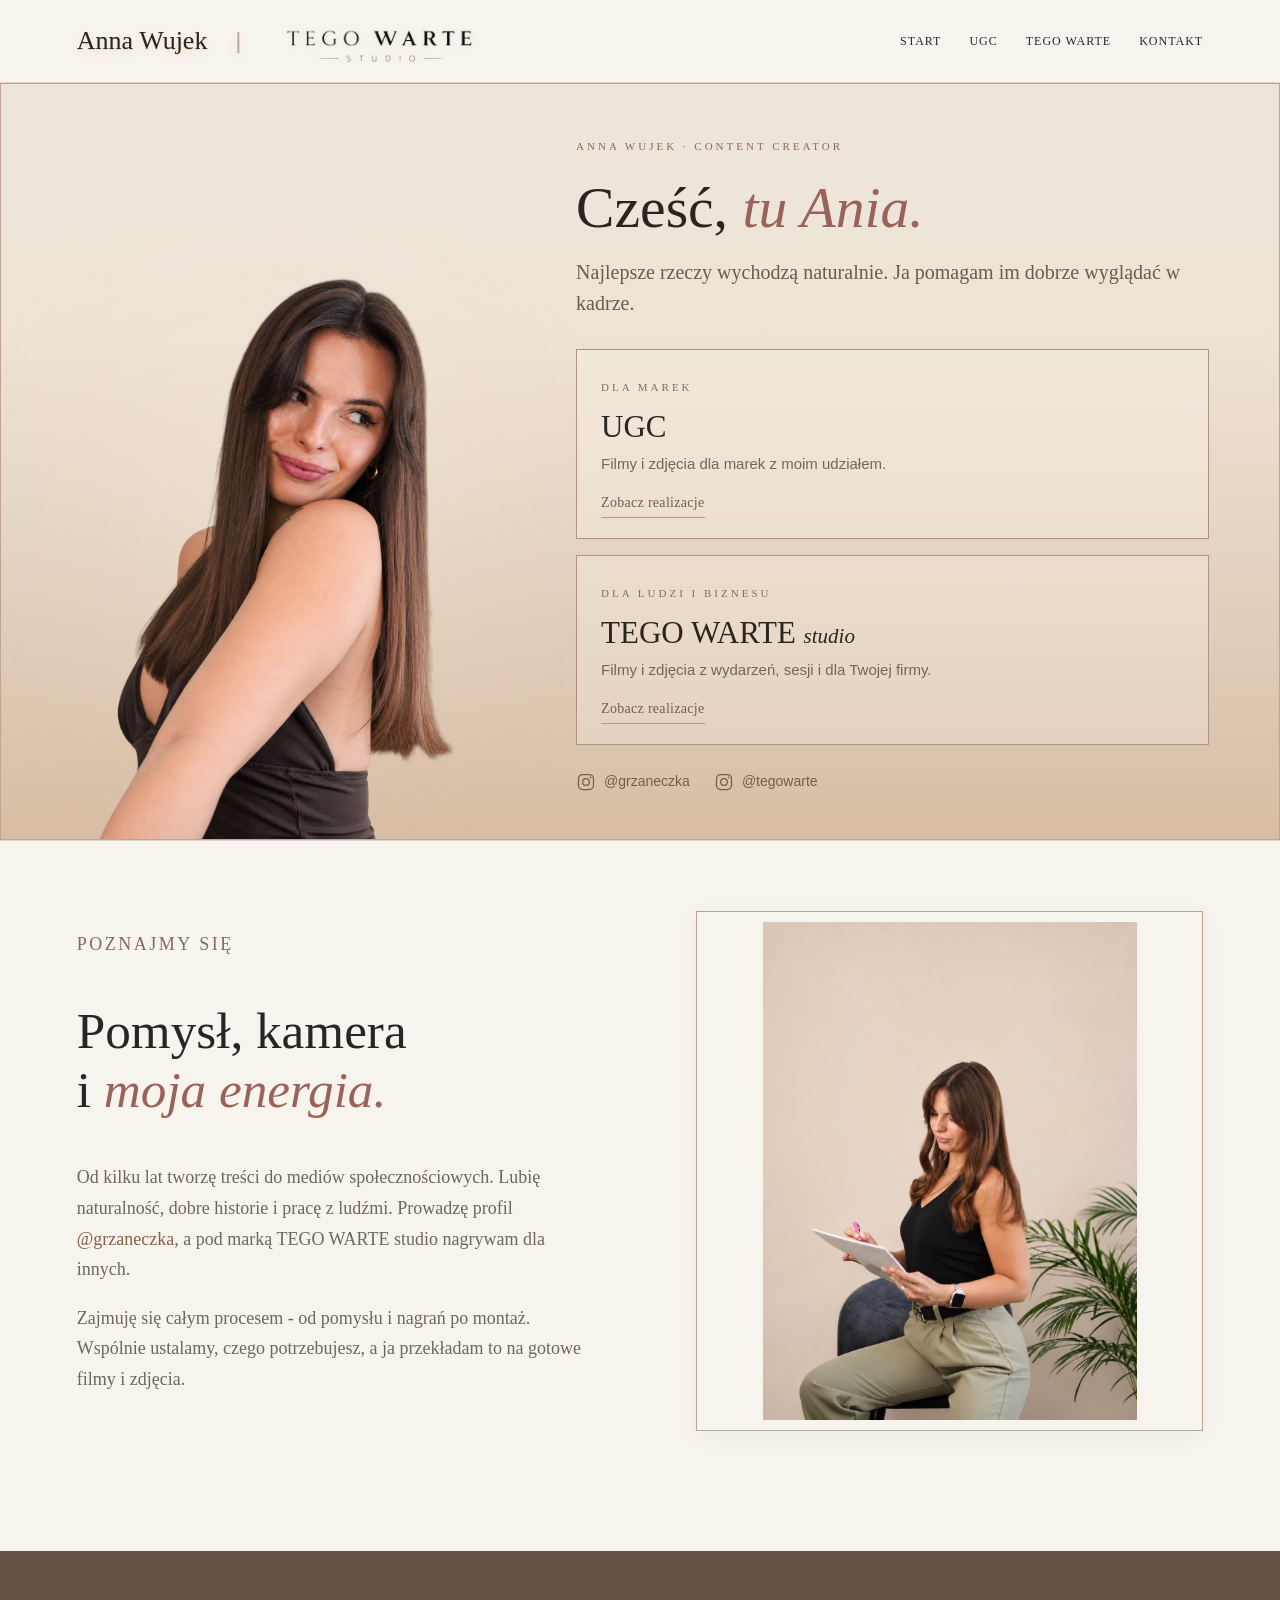
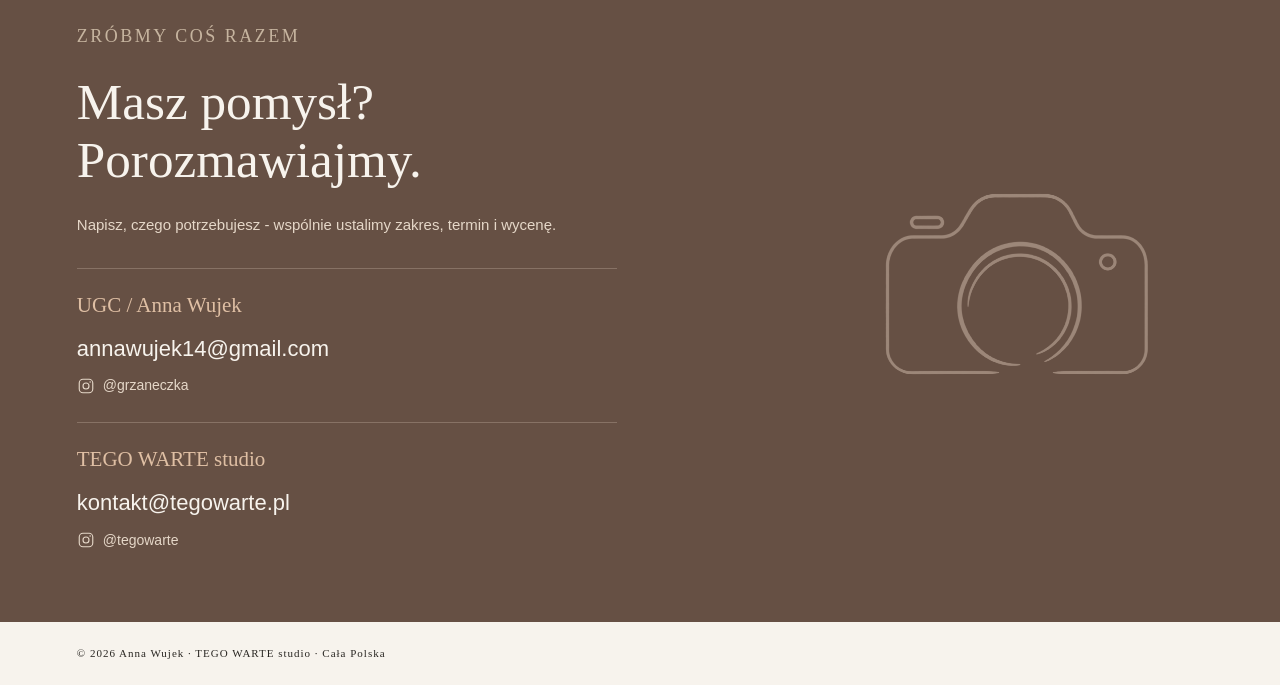
==== index.html @ 43565d25 "Improve mobile layout and finish publication" ====
<!doctype html><html lang="pl"><head><meta charset="utf-8"><meta name="viewport" content="width=device-width,initial-scale=1"><title>Anna Wujek - UGC & TEGO WARTE studio</title><meta name="description" content="Anna Wujek - UGC dla marek i TEGO WARTE studio. Filmy, zdjęcia i historie z wydarzeń. Cała Polska."><link rel="stylesheet" href="style.css?v=20261115-mobile-final"></head><body><nav><a href="index.html"><strong class="brand">Anna Wujek <span class="brand-divider">|</span> <span class="brand-wordmark"><img class="brand-logo" src="logo-tegowarte.png" alt="TEGO WARTE studio"></span></strong></a><div><a href="index.html">START</a><a href="ugc.html">UGC</a><a href="tegowarte.html">TEGO WARTE</a><a href="#kontakt">KONTAKT</a></div></nav><main><section class="welcome"><div class="welcome-photo"><img src="anna-cutout.png" alt="Ania - twórczyni UGC i TEGO WARTE studio"></div><div class="welcome-content"><span class="eyebrow">Anna Wujek · content creator</span><h1>Cześć, <em>tu Ania.</em></h1><p>Najlepsze rzeczy wychodzą naturalnie. Ja pomagam im dobrze wyglądać w kadrze.</p><div class="entry-links"><a class="entry-frame" href="ugc.html"><span class="eyebrow">Dla marek</span><h2>UGC </h2><p>Filmy i zdjęcia dla marek z moim udziałem.</p><span class="entry-cta">Zobacz realizacje</span></a><a class="entry-frame" href="tegowarte.html"><span class="eyebrow">Dla ludzi i biznesu</span><h2>TEGO WARTE <small>studio</small></h2><p>Filmy i zdjęcia z wydarzeń, sesji i dla Twojej firmy.</p><span class="entry-cta">Zobacz realizacje</span></a></div><div class="welcome-socials"><a href="https://www.instagram.com/grzaneczka/" target="_blank" rel="noopener noreferrer"><svg class="ig-icon" viewBox="0 0 24 24" fill="none" stroke="currentColor" stroke-width="1.5" aria-hidden="true"><rect x="3" y="3" width="18" height="18" rx="5"/><circle cx="12" cy="12" r="4"/><circle cx="17.5" cy="6.5" r="1" fill="currentColor" stroke="none"/></svg><span>@grzaneczka</span></a><a href="https://www.instagram.com/tegowarte/" target="_blank" rel="noopener noreferrer"><svg class="ig-icon" viewBox="0 0 24 24" fill="none" stroke="currentColor" stroke-width="1.5" aria-hidden="true"><rect x="3" y="3" width="18" height="18" rx="5"/><circle cx="12" cy="12" r="4"/><circle cx="17.5" cy="6.5" r="1" fill="currentColor" stroke="none"/></svg><span>@tegowarte</span></a></div></div></section><section class="section about"><img loading="lazy" src="anna-planowanie-szersze.jpg" alt="Ania zapisująca pomysły w notesie"><div><span class="eyebrow">Poznajmy się</span><h2>Pomysł, kamera<br>i <em>moja energia.</em></h2><p>Od kilku lat tworzę treści do mediów społecznościowych. Lubię naturalność, dobre historie i pracę z ludźmi. Prowadzę profil <a class="inline-profile" href="https://www.instagram.com/grzaneczka/" target="_blank" rel="noopener noreferrer">@grzaneczka</a>, a pod marką TEGO WARTE studio nagrywam dla innych.</p><p>Zajmuję się całym procesem - od pomysłu i nagrań po montaż. Wspólnie ustalamy, czego potrzebujesz, a ja przekładam to na gotowe filmy i zdjęcia.</p></div></section><section class="contact contact-camera" id="kontakt"><div class="contact-copy"><span class="eyebrow" style="color:#c6b49f">Zróbmy coś razem</span><h2>Masz pomysł?<br>Porozmawiajmy.</h2><p>Napisz, czego potrzebujesz - wspólnie ustalimy zakres, termin i wycenę.</p><div class="contact-blocks"><div class="contact-block"><h3>UGC / Anna Wujek</h3><a class="contact-email" href="mailto:annawujek14@gmail.com">annawujek14@gmail.com</a><a class="contact-instagram" href="https://www.instagram.com/grzaneczka/" target="_blank" rel="noopener noreferrer"><svg class="ig-icon" viewBox="0 0 24 24" fill="none" stroke="currentColor" stroke-width="1.5" aria-hidden="true"><rect x="3" y="3" width="18" height="18" rx="5"/><circle cx="12" cy="12" r="4"/><circle cx="17.5" cy="6.5" r="1" fill="currentColor" stroke="none"/></svg><span>@grzaneczka</span></a></div><div class="contact-block"><h3>TEGO WARTE studio</h3><a class="contact-email" href="mailto:kontakt@tegowarte.pl">kontakt@tegowarte.pl</a><a class="contact-instagram" href="https://www.instagram.com/tegowarte/" target="_blank" rel="noopener noreferrer"><svg class="ig-icon" viewBox="0 0 24 24" fill="none" stroke="currentColor" stroke-width="1.5" aria-hidden="true"><rect x="3" y="3" width="18" height="18" rx="5"/><circle cx="12" cy="12" r="4"/><circle cx="17.5" cy="6.5" r="1" fill="currentColor" stroke="none"/></svg><span>@tegowarte</span></a></div></div></div><div class="camera-accent camera-graphic" aria-hidden="true"><img src="aparat-grafika.png" alt=""></div></section></main><footer>© 2026 Anna Wujek · TEGO WARTE studio · Cała Polska</footer><script src="animations.js?v=20261115-motion" defer></script></body></html>
---- style.css ----
*{box-sizing:border-box}html{scroll-behavior:smooth}body{margin:0;background:#f7f3ed;color:#292622;font:16px/1.7 Arial,sans-serif}a{color:inherit;text-decoration:none}nav{display:flex;justify-content:space-between;align-items:center;padding:22px 6%;border-bottom:1px solid #ddd4cb}nav strong{font:26px Georgia}nav div{display:flex;gap:28px;font-size:12px;letter-spacing:1px}main{max-width:1400px;margin:auto}h1,h2,h3{font-weight:400}h1{font:clamp(56px,7vw,100px)/1.03 Georgia;margin:22px 0}h1 em,h2 em{color:#9a6359}h2{font:clamp(36px,4vw,58px)/1.15 Georgia}p{max-width:560px;color:#70665e}.eyebrow{font-size:11px;letter-spacing:3px;text-transform:uppercase;color:#876b58}.hero{display:grid;grid-template-columns:1fr 1fr;gap:7%;align-items:center;padding:70px 6% 100px}.portraits{position:relative;padding:0 0 40px 60px}.portraits .large{width:100%;height:600px;object-fit:cover;object-position:50% 58%}.portraits .small{position:absolute;bottom:0;left:0;width:42%;border:8px solid #f7f3ed;box-shadow:0 10px 30px #29262218}.actions{display:flex;gap:12px;flex-wrap:wrap;margin-top:30px}.button{display:inline-block;padding:13px 24px;background:#665044;color:white;font-size:12px;letter-spacing:1px}.button.light{background:transparent;border:1px solid #9a8a7c;color:#292622}.section{padding:70px 6%;border-top:1px solid #ddd4cb}.paths{display:grid;grid-template-columns:1fr 1fr;gap:35px}.path{border-top:1px solid #b7a99b;padding-top:25px}.path h3{font:38px Georgia;margin:16px 0}.path a{display:inline-block;border-bottom:1px solid;margin-top:15px}.about{display:grid;grid-template-columns:1fr 1fr;gap:10%;align-items:center}.about img{width:100%;max-height:550px;object-fit:cover;object-position:50% 30%}.intro{padding:70px 6% 40px}.intro h1{font-size:clamp(50px,6vw,80px)}.grid{display:grid;grid-template-columns:repeat(3,1fr);gap:36px 24px}.grid video{display:block;background:#e1d9ce;width:100%;aspect-ratio:9/16;object-fit:contain}.grid h3{font:24px Georgia;margin:12px 0 0}.grid span{font-size:11px;color:#8a7768;letter-spacing:2px}.contact{background:#665044;color:#f7f3ed;padding:70px 6%;margin-top:50px}.contact p{color:#e5d7c8}.contact a.mail{font:clamp(22px,4vw,48px) Georgia;border-bottom:1px solid #b79f8b;overflow-wrap:anywhere}footer{padding:22px 6%;font-size:11px;letter-spacing:1px}.notes{display:grid;grid-template-columns:repeat(3,1fr);gap:30px}.notes h3{font:25px Georgia}@media(max-width:700px){nav{align-items:start;gap:20px}nav div{gap:12px;flex-wrap:wrap;justify-content:end;font-size:10px}.hero{grid-template-columns:1fr;padding-top:40px;gap:45px}.portraits .large{height:470px}.portraits{padding-left:45px}.paths,.about,.notes{grid-template-columns:1fr}.grid{grid-template-columns:repeat(2,1fr);gap:25px 12px}.grid h3{font-size:20px}.section{padding:45px 6%}}
.opening{padding:55px 6% 65px}.opening-title{text-align:center}.opening-title h1{font-size:clamp(52px,6.5vw,90px);margin:20px 0 45px}.photo-story{display:grid;grid-template-columns:1fr .85fr 1fr;gap:4%;align-items:center}.photo-story figure{margin:0}.photo-story img{display:block;width:100%;height:410px;object-fit:cover;object-position:center 40%}.photo-story figure:last-child{padding-top:60px}.photo-story figure:last-child img{object-position:center 57%}.photo-story figcaption{font:italic 19px Georgia;padding-top:12px;color:#876b58}.story-copy{text-align:center}.story-copy p{font-size:17px}.text-link{font-size:12px;border-bottom:1px solid #9a6359;padding-bottom:6px}.offer .paths{display:block}.offer .path{display:grid;grid-template-columns:120px 1fr 1.2fr;gap:25px;align-items:center;padding:30px 0}.offer .path h3{margin:0}.offer .path a{grid-column:2/4;width:fit-content;margin:0}.offer .path p{margin:0}.offer .path:last-child{margin-top:10px}.offer{background:#eee6dd}@media(max-width:700px){.opening{padding:40px 6%}.opening-title h1{margin-bottom:30px}.photo-story{grid-template-columns:1fr 1fr;gap:18px}.photo-story img{height:300px}.photo-story figure:last-child{padding-top:25px}.story-copy{grid-column:1/3;grid-row:2;text-align:left;padding-top:15px}.photo-story figcaption{font-size:16px}.offer .path{grid-template-columns:1fr;gap:12px}.offer .path a{grid-column:auto}}

nav .brand{display:flex;align-items:center;gap:12px;flex-wrap:wrap}.brand-divider{color:#b7a99b;font:22px Arial}.brand-studio{font:14px Arial;letter-spacing:1px}@media(max-width:700px){nav .brand{gap:6px;font-size:22px}.brand-studio{font-size:10px}.brand-divider{font-size:17px}nav{flex-wrap:wrap}nav div{justify-content:start}}

.welcome{position:relative;isolation:isolate;display:grid;grid-template-columns:.9fr 1.1fr;min-height:620px;align-items:stretch;background:linear-gradient(to bottom,#eee5da 0%,#eee5da 35%,#eee4d8 55%,#ede2d5 72%,#ede1d3 88%,#eee3d7 100%)}
.welcome-photo{position:relative;isolation:isolate;display:flex;align-items:end;justify-content:center;padding:45px 30px 0;overflow:hidden}
.welcome-photo::before{content:"";position:absolute;z-index:-1;inset:15% -5% 0;background:radial-gradient(ellipse,rgba(255,249,240,.58),rgba(246,231,214,.2) 45%,transparent 72%);filter:blur(40px);pointer-events:none}
.welcome-photo img{position:relative;display:block;width:85%;max-height:565px;object-fit:contain;object-position:bottom;-webkit-mask-image:linear-gradient(to top,transparent 0%,rgba(0,0,0,.08) 5%,rgba(0,0,0,.3) 12%,rgba(0,0,0,.64) 22%,rgba(0,0,0,.9) 33%,#000 44%);mask-image:linear-gradient(to top,transparent 0%,rgba(0,0,0,.08) 5%,rgba(0,0,0,.3) 12%,rgba(0,0,0,.64) 22%,rgba(0,0,0,.9) 33%,#000 44%)}
.welcome-content{align-self:center;padding:45px 10% 45px 0}.welcome h1{font-size:clamp(44px,4.5vw,68px);margin:18px 0}.welcome h1 em{font-weight:400;color:#9a6359}.welcome-content>p{font-size:16px;margin-bottom:28px}.entry-links{display:grid;gap:16px}.entry-frame{display:block;border:1px solid #ad9380;padding:20px 24px;transition:background .2s,transform .2s}.entry-frame:hover,.entry-frame:focus-visible{background:#f7f3ed;transform:translateX(4px)}.entry-frame h2{font-size:31px;margin:8px 0}.entry-frame h2 span{float:right;font:24px Arial}.entry-frame small{font:italic 21px Georgia}.entry-frame p{font-size:13px;line-height:1.6;margin:0}.welcome-socials{display:flex;gap:24px;margin-top:25px;font-size:12px;color:#765d4b}
@media(max-width:700px){.welcome{grid-template-columns:.85fr 1.15fr;min-height:0}.welcome-photo{padding:20px 0 0}.welcome-photo img{width:100%;min-height:0;max-height:460px;object-fit:contain;object-position:bottom}.welcome-content{padding:30px 16px 30px 8px}.welcome h1{font-size:33px}.welcome-content>p{font-size:13px}.entry-frame{padding:13px 12px}.entry-frame h2{font-size:23px}.entry-frame small{font-size:16px}.entry-frame p{font-size:12px}.welcome .eyebrow{letter-spacing:1.3px;font-size:9px}.welcome-socials{gap:12px;flex-wrap:wrap;font-size:11px}}

.entry-cta{display:inline-block;margin-top:15px;padding-bottom:2px;border-bottom:1px solid #b39a86;font-size:11px;letter-spacing:1px;color:#765d4b}.welcome-socials a,.contact a[href*="instagram.com"]{display:inline-flex;gap:8px;align-items:center}.ig-icon{width:18px;height:18px;flex-shrink:0}.entry-frame:hover,.entry-frame:focus-visible{transform:none;background:rgba(255,250,244,.45)}
/* Background haze stays behind the fully visible portrait. */
.welcome-photo img{-webkit-mask-image:none;mask-image:none;z-index:1}
.welcome-photo::before{z-index:0}
/* Full-width light-brown background, softly blended into warm beige. */
.welcome{background:linear-gradient(180deg,#eee5da 0%,#eee5da 16%,#ede2d5 34%,#e8d9c9 52%,#e1cdb9 72%,#d7bda4 100%)}
.welcome-photo::before{background:radial-gradient(ellipse,rgba(255,249,240,.24),rgba(246,231,214,.08) 45%,transparent 72%)}
/* Slightly lighter offer cards with the existing hover highlight. */
.entry-frame{background:rgba(255,250,244,.26)}
.entry-frame:hover,.entry-frame:focus-visible{background:rgba(255,250,244,.55)}
.brand-studio{color:#9a6359}

.brand-studio{font:400 21px/1.2 Georgia,serif;letter-spacing:.2px;color:#9a6359}.brand-studio em{font-weight:400}@media(max-width:700px){.brand-studio{font-size:16px}}
.brand-studio{font-style:italic}
/* Restrained warm-gold shadow under the complete brand heading. */
nav .brand{text-shadow:0 1px 1px rgba(176,137,67,.22),0 3px 9px rgba(192,153,79,.18)}
nav .brand .brand-studio{font-weight:400;font-style:italic}
nav .brand .brand-studio{font-family:Baskerville,'Times New Roman',serif;font-weight:400;font-style:italic;text-shadow:0 2px 7px rgba(192,153,79,.14)}
nav .brand .brand-studio{font-size:23px}@media(max-width:700px){nav .brand .brand-studio{font-size:17px}}
/* Editorial serif for the personal opening line. */
.welcome-content>p{font-family:Baskerville,'Times New Roman',serif;font-size:23px;font-weight:400;font-style:normal;line-height:1.5;letter-spacing:.1px;color:#705a4d;max-width:490px;margin-top:20px;margin-bottom:30px}@media(max-width:700px){.welcome-content>p{font-size:18px;line-height:1.45}}
.welcome-content>p{font-family:Didot,'Bodoni 72',serif;font-size:22px;line-height:1.6;letter-spacing:.2px}@media(max-width:700px){.welcome-content>p{font-size:18px}}
.welcome-content>p{font-family:Palatino,'Palatino Linotype','Book Antiqua',serif;font-size:20px;font-weight:400;font-style:normal;line-height:1.6;letter-spacing:0}@media(max-width:700px){.welcome-content>p{font-size:17px}}
.welcome-content>p{font-family:'Times New Roman',Times,serif;font-size:22px;font-weight:400;font-style:normal;line-height:1.55;letter-spacing:.1px}@media(max-width:700px){.welcome-content>p{font-size:18px}}

.welcome-content>p:has(+p){margin-bottom:6px}.welcome-content>p+p{margin-top:0}
@media(min-width:701px){.welcome-content>p{max-width:none;white-space:nowrap;font-size:clamp(13px,1.18vw,16.5px);letter-spacing:0}}
@media(min-width:701px){.welcome-content>p{font-size:20px}}
/* Consistent classic text across the site; display headings retain their fonts. */
body{font-family:'Times New Roman',Times,serif;font-size:18px}
.entry-frame p{font-family:inherit;font-size:17px;line-height:1.5}
.entry-cta{font-family:inherit;font-size:14px;letter-spacing:.3px}
.grid span{font-family:inherit;font-size:12px}
.contact p,.notes p,.about p{font-family:inherit}
@media(max-width:700px){body{font-size:17px}.entry-frame p{font-size:14px}.entry-cta{font-size:12px}}

.entry-frame p{font-family:"Avenir Next",Avenir,Arial,sans-serif;font-size:15px;font-weight:400;line-height:1.6;letter-spacing:0}@media(max-width:700px){.entry-frame p{font-size:13px}}
.welcome-socials,.contact a[href*="instagram.com"]{font-family:'Avenir Next',Avenir,Arial,sans-serif;font-weight:400;font-style:normal;letter-spacing:0}
.welcome-socials{font-size:14px}.welcome-socials .ig-icon{width:20px;height:20px}@media(max-width:700px){.welcome-socials{font-size:13px}}
/* About section: copy left, portrait right. */
.about>div{grid-column:1;grid-row:1}.about>img{grid-column:2;grid-row:1}
@media(max-width:700px){.about>div{grid-column:1;grid-row:1}.about>img{grid-column:1;grid-row:2}}

.about>img{height:520px;max-height:none;object-fit:cover;object-position:65% 58%;width:100%}@media(max-width:700px){.about>img{height:430px}}
/* Quiet editorial frame for the about portrait. */
.about>img{padding:10px;background:#f7f3ed;border:1px solid #bda58f;box-shadow:0 5px 20px rgba(102,80,68,.06)}

.about>img{object-position:50% 50%}

.about>img{object-position:70% 50%}

.about>img{object-fit:contain;object-position:center}

nav .brand-logo{display:block;width:145px;height:85px;object-fit:contain;filter:drop-shadow(0 1px 3px rgba(176,137,67,.1))}
.welcome{margin:28px 3%;border:1px solid #bda58f;padding:12px;background-clip:content-box}
@media(max-width:700px){nav .brand-logo{width:105px;height:62px}.welcome{margin:18px 3%;padding:7px}}
/* Compact logo and a frame flush with the opening background. */
nav .brand-logo{width:105px;height:60px}
.welcome{padding:0;background-clip:border-box}
@media(max-width:700px){nav .brand-logo{width:88px;height:50px}.welcome{padding:0}}

/* Full-bleed opening with its fine border retained. */
.welcome{width:100vw;max-width:none;margin:0 0 0 calc(50% - 50vw);padding:0;border:1px solid #bda58f;background-clip:border-box}
/* Display only the original logo lettering, keeping the camera outside the crop. */
.brand-wordmark{position:relative;display:block;width:190px;height:38px;overflow:hidden}
nav .brand-wordmark .brand-logo{position:absolute;width:190px;height:auto;max-width:none;left:0;top:-77px}
@media(max-width:700px){.welcome{margin:0 0 0 calc(50% - 50vw);padding:0}.brand-wordmark{width:145px;height:30px}nav .brand-wordmark .brand-logo{width:145px;height:auto;top:-59px}}
/* Give the name, divider and wordmark room without increasing header height. */
nav .brand{gap:24px;flex-wrap:nowrap;white-space:nowrap}
.brand-divider{margin:0 4px}
nav{column-gap:40px}
@media(max-width:700px){nav .brand{gap:14px}.brand-divider{margin:0 2px}nav{row-gap:18px}}
.brand-wordmark{width:205px;transform:translateY(3px)}
nav .brand-wordmark .brand-logo{width:205px;top:-83px}
@media(max-width:700px){.brand-wordmark{width:155px;transform:translateY(2px)}nav .brand-wordmark .brand-logo{width:155px;top:-63px}}
.brand-wordmark{width:220px}
nav .brand-wordmark .brand-logo{width:220px;top:-89px}
@media(max-width:700px){.brand-wordmark{width:165px}nav .brand-wordmark .brand-logo{width:165px;top:-67px}}
/* Visible side rules inset slightly from viewport edges. */
.welcome::after{content:"";position:absolute;inset:0 12px;border-left:1px solid #bda58f;border-right:1px solid #bda58f;pointer-events:none;z-index:3}
@media(max-width:700px){.welcome::after{left:6px;right:6px}}
nav>div>a{transition:color .2s ease,background-color .2s ease; padding:7px 10px; margin:-7px -10px;border-radius:2px}
nav>div>a:hover,nav>div>a:focus-visible{color:#8b5e47;background-color:rgba(166,126,94,.12)}
/* Keep a single flush frame with no inset side rules. */
.welcome::after{display:none}
.welcome{border:1px solid #bda58f;padding:0;background-clip:border-box}
.about .eyebrow,.contact>.eyebrow{font-size:18px;letter-spacing:2.5px}
@media(max-width:700px){.about .eyebrow,.contact>.eyebrow{font-size:16px}}

.inline-profile{color:#8b5e47;text-decoration:underline;text-underline-offset:3px;transition:color .2s}.inline-profile:hover,.inline-profile:focus-visible{color:#563e30}
.inline-profile{text-decoration:none}

.contact-portrait{display:grid;grid-template-columns:1.2fr 1fr;gap:4%;padding:50px 6% 0;align-items:end;overflow:hidden}
.contact-copy{align-self:center;padding-bottom:50px;min-width:0}.contact-copy>.eyebrow{font-size:18px;letter-spacing:2.5px}.contact-portrait a.mail{font-size:clamp(22px,3vw,38px)}
.contact-photo{display:flex;align-items:end;justify-content:center}.contact-photo img{display:block;max-width:100%;height:510px;object-fit:contain;object-position:bottom}
@media(max-width:700px){.contact-portrait{grid-template-columns:1fr}.contact-copy{padding-bottom:15px}.contact-photo img{height:350px}.contact-copy>.eyebrow{font-size:16px}}
/* Contact portrait left; gently blend the photographed arm edges into the background. */
.contact-portrait{grid-template-columns:1fr 1.2fr}
.contact-portrait .contact-photo{grid-column:1;grid-row:1}
.contact-portrait .contact-copy{grid-column:2;grid-row:1}
.contact-photo img{-webkit-mask-image:linear-gradient(to right,transparent 0%,rgba(0,0,0,.3) 3%,#000 10%,#000 90%,rgba(0,0,0,.3) 97%,transparent 100%);mask-image:linear-gradient(to right,transparent 0%,rgba(0,0,0,.3) 3%,#000 10%,#000 90%,rgba(0,0,0,.3) 97%,transparent 100%)}
@media(max-width:700px){.contact-portrait{grid-template-columns:1fr}.contact-portrait .contact-photo{grid-column:1;grid-row:2}.contact-portrait .contact-copy{grid-column:1;grid-row:1}}

.contact-portrait{padding-bottom:50px;align-items:center}
.contact-photo img{-webkit-mask-image:none;mask-image:none;width:100%;height:480px;object-fit:contain;object-position:center;padding:10px;background:#f7f3ed;border:1px solid #bda58f}
.contact-portrait .contact-copy{padding-bottom:0}
@media(max-width:700px){.contact-photo img{height:390px}}

.contact-camera{display:grid;grid-template-columns:1.45fr .75fr;gap:5%;align-items:center;padding:70px 6%;position:relative}
.contact-camera .contact-copy{padding:0}.camera-accent{display:flex;align-items:center;justify-content:center}.camera-accent img{display:block;width:100%;max-width:300px;height:auto;filter:drop-shadow(0 10px 16px rgba(0,0,0,.12))}
@media(max-width:700px){.contact-camera{grid-template-columns:1fr}.camera-accent img{max-width:190px}.camera-accent{justify-content:flex-end;margin-top:10px}}

.camera-accent img{max-width:380px}@media(max-width:700px){.camera-accent img{max-width:250px}}

.camera-accent img{filter:drop-shadow(0 10px 14px rgba(0,0,0,.23))}

/* Reuse the exact camera linework from the brand logo. */
.camera-symbol{position:relative;display:block;width:250px;height:215px;overflow:hidden;justify-self:center;align-self:center}
.camera-symbol img{position:absolute;max-width:none;width:550px;height:auto;left:-150px;top:-24px;filter:none}
@media(max-width:700px){.camera-symbol{width:180px;height:160px;margin-top:20px}.camera-symbol img{width:400px;max-width:none;left:-110px;top:-17px}}

.camera-graphic{display:flex;position:static;overflow:visible;width:auto;height:auto}
.camera-graphic img{position:static;display:block;max-width:320px;width:100%;height:auto;filter:none}
@media(max-width:700px){.camera-graphic img{max-width:220px}}
/* Single warm beige tone for the decorative camera. */
.camera-graphic{position:relative}
.camera-graphic img{visibility:hidden}
.camera-graphic::before{content:"";position:absolute;inset:0;background:#d3bda5;-webkit-mask:url('aparat-grafika.png') center/contain no-repeat;mask:url('aparat-grafika.png') center/contain no-repeat;pointer-events:none}
/* Keep the image visible and tint its linework directly. */
.camera-graphic::before{display:none}
.camera-graphic img{visibility:visible;filter:brightness(0) saturate(100%) invert(82%) sepia(17%) saturate(400%) hue-rotate(345deg)}
/* Larger, quieter camera ornament. */
.camera-graphic img{max-width:410px;opacity:.42;filter:brightness(0) saturate(100%) invert(82%) sepia(17%) saturate(240%) hue-rotate(345deg)}
@media(max-width:700px){.camera-graphic img{max-width:280px}}

.contact-copy h2{font-size:clamp(36px,4vw,56px);line-height:1.13;margin:22px 0 24px}
.contact-copy>p{font-family:'Avenir Next',Avenir,Arial,sans-serif;font-size:15px;line-height:1.65;max-width:520px;margin:0 0 30px}
.contact-blocks{display:grid;gap:24px;max-width:540px}
.contact-block{display:grid;justify-items:start;gap:10px;padding-top:19px;border-top:1px solid rgba(229,215,200,.25)}
.contact-block h3{font-family:Georgia,serif;font-size:21px;font-weight:400;margin:0;color:#f7f3ed}
.contact .contact-email{font-family:'Avenir Next',Avenir,Arial,sans-serif;font-size:22px;line-height:1.4;color:#f7f3ed;text-decoration:none;border:0;overflow-wrap:anywhere}
.contact .contact-instagram{font-family:'Avenir Next',Avenir,Arial,sans-serif;font-size:14px;color:#e5d7c8;display:inline-flex;align-items:center;gap:8px}
.contact-email:hover,.contact-instagram:hover{opacity:.75}
@media(max-width:700px){.contact .contact-email{font-size:19px}.contact-block h3{font-size:20px}}
/* Warm beige contact cards with dark-brown typography. */
.contact-block{padding:22px 25px;background:#eaded1;border:1px solid #d4bda7;gap:11px}
.contact-block h3{color:#50392d}
.contact .contact-email{color:#624a3c}
.contact .contact-instagram{color:#80634f}
@media(max-width:700px){.contact-block{padding:20px}}
/* Restore the open contact layout, with a warmer accent on headings. */
.contact-block{background:transparent;padding:19px 0 0;border:0;border-top:1px solid rgba(229,215,200,.25);gap:10px}
.contact-block h3{color:#dfbfa4}
.contact .contact-email{color:#f7f3ed}
.contact .contact-instagram{color:#e5d7c8}
@media(max-width:700px){.contact-block{padding:19px 0 0}}

/* UGC portfolio: restrained display sizes and consistent practical copy. */
.ugc-page .intro{padding:44px 6% 36px}
.ugc-page .intro h1{font-family:Georgia,serif;font-size:clamp(36px,4vw,50px);font-weight:400;line-height:1.15;margin:18px 0 22px}
.ugc-page .intro p,.ugc-page .notes p,.ugc-page .contact>p{font-family:'Avenir Next',Avenir,Arial,sans-serif;font-size:16px;font-weight:400;line-height:1.7}
.ugc-page .intro p{max-width:650px;margin:0}
.ugc-page .section{padding-top:44px;padding-bottom:44px}
.ugc-page .section>h2{font-size:clamp(30px,3vw,40px);line-height:1.2;margin:18px 0 32px}
.ugc-page .eyebrow{font-family:'Avenir Next',Avenir,Arial,sans-serif;font-size:12px;letter-spacing:2px}
.ugc-page .grid h3{font-size:23px;font-weight:400}
.ugc-page .grid span{font-family:'Avenir Next',Avenir,Arial,sans-serif;font-size:11px;letter-spacing:1.3px}
.ugc-page .notes h3{font-size:24px;margin:0 0 12px}
@media(max-width:700px){.ugc-page .intro{padding-top:32px}.ugc-page .intro p,.ugc-page .notes p{font-size:15px}.ugc-page .section{padding-top:32px;padding-bottom:32px}}
.ugc-page .intro{text-align:center}
.ugc-page .intro h1{color:#89634e}
.ugc-page .intro p{margin-left:auto;margin-right:auto}
/* Compact brown UGC introduction, bringing the portfolio above the fold. */
.ugc-page .intro{background:#665044;color:#f7f3ed;padding:22px 6% 24px}
.ugc-page .intro .eyebrow{color:#dfbfa4;font-size:10px;letter-spacing:2px}
.ugc-page .intro h1{color:#f7f3ed;font-size:clamp(30px,3.2vw,42px);margin:9px 0 12px;line-height:1.12}
.ugc-page .intro p{color:#e5d7c8;font-size:14px;line-height:1.5;max-width:760px}
.ugc-page .intro+.section{padding-top:22px;border-top:0}
.ugc-page .intro+.section>.eyebrow{display:none}
.ugc-page .intro+.section>h2{font-size:clamp(26px,2.7vw,34px);margin:0 0 20px}
@media(max-width:700px){.ugc-page .intro{padding:18px 6%}.ugc-page .intro p{font-size:13px}.ugc-page .intro+.section{padding-top:20px}}
.ugc-page .intro{border:1px solid #bda58f;background-clip:border-box}
/* Beige introduction with a distinct brown portfolio section. */
.ugc-page .intro{background:#eee5da;color:#50392d;border:1px solid #bda58f}
.ugc-page .intro .eyebrow{color:#876b58}
.ugc-page .intro h1{color:#89634e}
.ugc-page .intro p{color:#70665e}
.ugc-page .intro+.section{background:#665044;color:#f7f3ed;border:1px solid #bda58f;border-top:0}
.ugc-page .intro+.section>h2{color:#f7f3ed}
.ugc-page .intro+.section>h2 em{color:#dfbfa4}
.ugc-page .intro+.section .grid h3{color:#3f2b22}
.ugc-page .intro+.section .grid article>span{color:#624a3c}
.ugc-page .intro+.section{background:linear-gradient(180deg,#92745f 0%,#80634f 150px,#705644 330px,#665044 540px,#665044 100%)}
/* One continuous transition from the beige introduction into the brown gallery. */
.ugc-page .intro{background:linear-gradient(180deg,#eee5da 0%,#eee5da 36%,#e3d4c3 60%,#c2a78e 82%,#92745f 100%);border-bottom:0;padding-bottom:48px}
.ugc-page .intro+.section{border-top:0}

.ugc-showcase{border:1px solid #bda58f;background:linear-gradient(180deg,#eee5da 0px,#eee5da 120px,#deccb9 220px,#b99a80 330px,#896a54 470px,#665044 660px,#665044 100%)}
.ugc-page .ugc-showcase>.intro{background:transparent;border:0;padding-bottom:24px}
.ugc-page .ugc-showcase>.intro+.section{background:transparent;border:0}
.ugc-page .ugc-showcase>.intro+.section>h2{color:#624a3c}
.ugc-page .ugc-showcase>.intro+.section>h2 em{color:#89634e}

.ugc-page .intro h1{color:#50392d;font-size:clamp(36px,4vw,50px);letter-spacing:.2px}
.ugc-title-main{font-weight:400;letter-spacing:2px}
.ugc-page .intro h1 em{color:#9a6359;font-weight:400}
.ugc-page .intro h1,.ugc-page .intro h1 em{color:#50392d}
.ugc-page .intro h1{color:#50392d}.ugc-page .intro h1 em{color:#9a6359}

/* Compact framed film covers and an accessible enlarged player. */
.grid{grid-template-columns:repeat(4,minmax(0,1fr));gap:30px 22px;align-items:start}
.grid article{min-width:0}.film-preview{display:block;position:relative;appearance:none;width:100%;max-width:245px;margin:0 auto;padding:6px;border:1px solid #bda58f;background:rgba(247,243,237,.1);cursor:pointer;overflow:hidden;transition:background .2s,border-color .2s}
.film-preview img{display:block;width:100%;height:auto;aspect-ratio:9/16;object-fit:cover;transition:filter .2s}
.film-preview:hover,.film-preview:focus-visible{background:rgba(247,243,237,.3);border-color:#ead7c1}
.film-preview:hover img{filter:brightness(.86)}
.film-preview:focus-visible{outline:2px solid #dfbfa4;outline-offset:4px}
.grid .film-play{position:absolute;inset:50% auto auto 50%;transform:translate(-50%,-50%);display:grid;place-items:center;width:48px;height:48px;border-radius:50%;background:rgba(247,243,237,.92);color:#665044;box-shadow:0 2px 12px #0002}
.film-play svg{width:25px;height:25px}
.grid .film-open{position:absolute;bottom:18px;left:50%;transform:translateX(-50%);white-space:nowrap;padding:4px 9px;background:rgba(65,44,32,.7);font:11px 'Avenir Next',Arial,sans-serif;color:#fff;letter-spacing:.5px}
.grid article>h3,.grid article>span{display:block;max-width:245px;margin-left:auto;margin-right:auto}
.grid article>h3{font-size:21px;margin-top:12px;margin-bottom:4px}
.film-dialog{max-width:calc(100vw - 32px);width:min(780px,calc(100vw - 32px));max-height:94dvh;padding:16px;border:1px solid #bda58f;background:#29221d;color:#f7f3ed;overflow:auto}
.film-dialog::backdrop{background:rgba(28,21,17,.86);backdrop-filter:blur(5px)}
.film-toolbar{display:flex;justify-content:space-between;align-items:center;gap:15px;margin-bottom:12px}.film-toolbar h2{font:22px Georgia,serif;margin:0}.film-toolbar>div{display:flex;gap:9px}.film-toolbar button{font:13px 'Avenir Next',Arial,sans-serif;background:transparent;color:#f7f3ed;border:1px solid #90745e;padding:8px 11px;cursor:pointer}.film-toolbar button:hover{background:#665044}
.film-dialog .film-player{display:block;width:100%;height:calc(88dvh - 75px);max-height:800px;object-fit:contain;background:#171310}
.film-is-open{overflow:hidden}.film-error{font:14px Arial,sans-serif;color:#e5d7c8}.film-error a{text-decoration:underline}
@media(max-width:900px){.grid{grid-template-columns:repeat(3,minmax(0,1fr))}}
@media(max-width:600px){.grid{grid-template-columns:repeat(2,minmax(0,1fr));gap:24px 12px}.film-preview{padding:4px}.grid .film-play{width:40px;height:40px}.film-toolbar{align-items:start}.film-toolbar h2{font-size:18px}.film-toolbar button{font-size:11px;padding:7px}.film-dialog{padding:10px}.grid article>h3{font-size:19px}}

.film-preview .film-cover{display:block;width:100%;height:auto;aspect-ratio:9/16;object-fit:cover;pointer-events:none}

.film-dialog::backdrop{background:#231b16;backdrop-filter:none;-webkit-backdrop-filter:none}.film-dialog{background:#29221d}
/* Beige UGC page; frame the introduction only. */
.ugc-page,.ugc-page .ugc-showcase{background:#f7f3ed}
.ugc-page .ugc-showcase{border:0}
.ugc-page .ugc-showcase>.intro{background:#eee5da;border:1px solid #bda58f}
.ugc-page .ugc-showcase>.intro+.section{background:#f7f3ed;border:0;color:#292622}
.ugc-page .ugc-showcase>.intro+.section>h2{color:#292622}
.ugc-page .ugc-showcase>.intro+.section>h2 em{color:#9a6359}
.ugc-page .ugc-showcase .grid h3{color:#50392d}
.ugc-page .ugc-showcase .grid article>span{color:#876b58}
.ugc-page .film-preview{background:#eee5da;border-color:#bda58f}
.ugc-page .film-preview:hover,.ugc-page .film-preview:focus-visible{background:#e3d4c3;border-color:#96765e}

/* Size the modal to the actual clip rather than a wide black video canvas. */
.film-dialog{padding:8px;max-height:96dvh;overflow:auto}
.film-dialog .film-player{display:block;max-width:100%;max-height:none;background:transparent;object-fit:contain;margin:0 auto}
.film-toolbar{flex-wrap:wrap;gap:8px;margin-bottom:8px}
.film-toolbar h2{font-size:18px;line-height:1.25}
.film-toolbar>div{gap:6px;margin-left:auto}
.film-toolbar button{font-size:11px;padding:6px 8px}
.film-player:fullscreen{width:100%!important;height:100%!important;object-fit:contain;background:#171310}

/* Shared portfolio introductions: TEGO WARTE layout, compact UGC scale. */
.ugc-page .ugc-showcase>.intro.portfolio-intro,
main>.intro.portfolio-intro{
 background:#f7f3ed;border:0;text-align:left;padding:22px 6% 24px;color:#292622;
}
.ugc-page .portfolio-intro h1,
main>.portfolio-intro h1{
 font-family:Georgia,serif;font-size:clamp(36px,4vw,50px);font-weight:400;
 font-style:normal;line-height:1.12;letter-spacing:0;color:#292622;margin:9px 0 12px;
}
.ugc-page .portfolio-intro .eyebrow,
main>.portfolio-intro .eyebrow{
 font-family:'Times New Roman',Times,serif;font-size:10px;letter-spacing:2px;color:#876b58;
}
.ugc-page .portfolio-intro p,
main>.portfolio-intro p{
 font-family:'Times New Roman',Times,serif;font-size:16px;font-weight:400;
 line-height:1.5;max-width:760px;margin:0;color:#70665e;
}
main>.portfolio-intro+.section{padding-top:22px;border-top:1px solid #ddd4cb}
main>.portfolio-intro+.section>h2{font-size:clamp(26px,2.7vw,34px);margin:0 0 20px}
main>.portfolio-intro+.section>.eyebrow{display:none}
@media(max-width:700px){
 .ugc-page .ugc-showcase>.intro.portfolio-intro,main>.intro.portfolio-intro{padding:18px 6%}
 .ugc-page .portfolio-intro p,main>.portfolio-intro p{font-size:15px}
}

/* Separate framed introductions on both portfolio pages. */
.ugc-page .ugc-showcase>.intro.portfolio-intro,
main>.intro.portfolio-intro{
 border:1px solid #bda58f;background:#eee5da;
}
.ugc-page .portfolio-intro h1,
main>.portfolio-intro h1{font-weight:700}

/* Keep the frames with the original TEGO WARTE page background. */
.ugc-page .ugc-showcase>.intro.portfolio-intro,
main>.intro.portfolio-intro{background:#f7f3ed}

/* Full-width horizontal rules, without vertical frame edges. */
.ugc-page .ugc-showcase>.intro.portfolio-intro,
main>.intro.portfolio-intro{position:relative;border:0}
.portfolio-intro::before,.portfolio-intro::after{
 content:"";position:absolute;left:0;right:0;height:1px;
 background:#bda58f;box-shadow:0 0 0 100vmax #bda58f;
 clip-path:inset(0 -100vmax);pointer-events:none;
}
.portfolio-intro::before{top:0}
.portfolio-intro::after{bottom:0}
main>.portfolio-intro+.section{border-top:0}

/* A subtle weight increase without Georgia's heavy bold cut. */
.ugc-page .portfolio-intro h1,
main>.portfolio-intro h1{
 font-weight:400;-webkit-text-stroke:.3px currentColor;
}

/* Warm brown titles on both portfolio introductions. */
.ugc-page .portfolio-intro h1,
main>.portfolio-intro h1{color:#665044}

/* Clear, dark-brown UGC film captions. */
.ugc-page .ugc-showcase .grid article>h3{color:#3f2b22}
.ugc-page .ugc-showcase .grid article>span{color:#624a3c}

/* Let the clip fill its frame; float title and actions over the picture. */
.film-dialog{padding:0;overflow:hidden;max-height:94dvh}
.film-dialog .film-player{margin:0;max-width:100%;object-fit:contain}
.film-dialog .film-toolbar{
 position:absolute;top:0;left:0;right:0;z-index:2;
 margin:0;padding:12px;gap:8px;align-items:center;
 background:rgba(35,27,22,.48);color:#fff;
}
.film-dialog .film-toolbar h2{
 font-size:18px;line-height:1.2;color:#fff;
 text-shadow:0 1px 3px rgba(0,0,0,.5);
}
.film-dialog .film-toolbar button{
 background:rgba(35,27,22,.55);border-color:rgba(229,215,200,.65);color:#fff;
}
.film-dialog .film-toolbar button:hover{background:#665044}
.film-dialog .film-error{position:absolute;inset:auto 12px 65px;background:#29221d;padding:12px;z-index:3}
@media(max-width:600px){
 .film-dialog .film-toolbar{padding:8px;gap:6px}
 .film-dialog .film-toolbar h2{font-size:16px}
 .film-dialog .film-toolbar button{font-size:10px;padding:5px 7px}
}

/* Strong caption contrast on the beige galleries, overriding old brown-section styles. */
.ugc-page .ugc-showcase .section .grid article>h3,
main>.section .grid article>h3{color:#3f2b22;opacity:1}
.ugc-page .ugc-showcase .section .grid article>span,
main>.section .grid article>span{color:#624a3c;opacity:1}

/* Custom controls keep the volume clear of the title and window actions. */
.clip-controls,.clip-volume{
 position:absolute;z-index:3;display:flex;align-items:center;gap:10px;
 background:rgba(35,27,22,.76);border:1px solid rgba(229,215,200,.45);
 border-radius:24px;color:#fff;padding:9px 12px;
 font:12px 'Avenir Next',Arial,sans-serif;
}
.clip-controls{bottom:12px;left:12px;right:12px;flex-wrap:wrap}
.clip-volume{right:12px;top:50%;transform:translateY(-50%);flex-direction:column;padding:10px 8px;gap:12px}
.clip-controls button,.clip-volume button{
 display:grid;place-items:center;flex-shrink:0;width:28px;height:28px;
 border:0;padding:0;background:transparent;color:#fff;cursor:pointer;font-size:18px;
}
.clip-volume svg{width:23px;height:23px}
.clip-time{white-space:nowrap;font-variant-numeric:tabular-nums}
.clip-seek{flex:1;min-width:70px;margin:0}
.clip-volume-slider{writing-mode:vertical-lr;direction:rtl;width:18px;height:100px;margin:0}
.clip-controls input,.clip-volume input{accent-color:#e5d7c8;cursor:pointer}
.clip-controls button:focus-visible,.clip-volume button:focus-visible{outline:2px solid #e5d7c8;outline-offset:2px;border-radius:4px}
.film-dialog:fullscreen{max-width:none;max-height:none;width:100vw!important;height:100dvh;padding:0;border:0;display:grid;place-items:center;background:#231b16}
.film-dialog:fullscreen .film-player{width:100%!important;height:100%!important;object-fit:contain}

/* Selected UGC partnerships, consistent with the warm editorial palette. */
.trusted-brands{padding-top:44px;padding-bottom:44px}
.trusted-brands h2{font:clamp(30px,3vw,40px)/1.2 Georgia,serif;color:#665044;margin:14px 0 28px}
.brand-list{list-style:none;margin:0;padding:0;display:grid;grid-template-columns:repeat(4,minmax(0,1fr));gap:0 28px}
.brand-list li{display:flex;align-items:center;min-height:84px;padding:18px 0;border-top:1px solid #bda58f;color:#50392d;font:22px/1.3 Georgia,serif;overflow-wrap:anywhere}
@media(max-width:700px){.brand-list{grid-template-columns:repeat(2,minmax(0,1fr));gap:0 20px}.brand-list li{font-size:19px;min-height:74px}}

/* Balanced alignment for the three cooperation notes. */
.section.notes{text-align:center;align-items:start}
.section.notes>div{min-width:0}
.section.notes h3{margin:0 0 14px}
.section.notes p{max-width:34ch;margin:0 auto;line-height:1.7;text-align:center}
.trusted-brands .trusted-note{
 max-width:none;margin:24px 0 0;text-align:center;
 color:#70665e;font:14px/1.6 'Avenir Next',Avenir,Arial,sans-serif;
}

/* Compact volume popover anchored to the bottom controls. */
.clip-controls .clip-volume{
 position:relative;inset:auto;transform:none;flex-shrink:0;
 padding:0;border:0;border-radius:0;background:transparent;gap:0;
}
.clip-controls .clip-volume-slider{
 display:none;position:absolute;right:0;bottom:34px;width:36px;height:112px;
 padding:10px 6px;border:1px solid rgba(229,215,200,.45);border-radius:18px;
 background:rgba(35,27,22,.85);
}
.clip-controls .clip-volume:hover .clip-volume-slider,
.clip-controls .clip-volume:focus-within .clip-volume-slider,
.clip-controls .clip-volume.is-expanded .clip-volume-slider{display:block}
.clip-controls .clip-volume::before{content:"";position:absolute;right:0;bottom:25px;width:36px;height:12px}

/* Gentle one-time entrances, with a small stagger in repeated content. */
.motion-reveal{
 opacity:0;translate:0 18px;
 transition:opacity .65s ease var(--reveal-delay,0ms),translate .65s cubic-bezier(.2,.65,.3,1) var(--reveal-delay,0ms);
}
.motion-reveal.is-visible{opacity:1;translate:0 0}
@media(hover:hover) and (prefers-reduced-motion:no-preference){
 .film-preview .film-cover{transition:transform .4s ease,filter .25s ease}
 .film-preview:hover .film-cover{transform:scale(1.025)}
 .film-play{transition:transform .25s ease,background .25s ease}
 .film-preview:hover .film-play{transform:translate(-50%,-50%) scale(1.06)}
}
@keyframes film-appear{from{opacity:0}to{opacity:1}}
.film-dialog[open]{animation:film-appear .2s ease-out}
@media(prefers-reduced-motion:reduce){
 html{scroll-behavior:auto}
 .motion-reveal{opacity:1;translate:none;transition:none}
 .film-dialog[open]{animation:none}
 .entry-frame,.film-preview,.film-cover,.film-play,nav a,.welcome-socials a{transition:none!important}
}

/* A gentle lift in scale for the two homepage offer cards. */
.welcome .entry-frame{transition:background .25s ease,transform .3s ease,box-shadow .3s ease}
@media(hover:hover) and (prefers-reduced-motion:no-preference){
 .welcome .entry-frame:hover{transform:scale(1.02);box-shadow:0 6px 20px rgba(80,57,45,.08)}
}
.welcome .entry-frame:focus-visible{transform:scale(1.02);box-shadow:0 6px 20px rgba(80,57,45,.08)}
@media(prefers-reduced-motion:reduce){.welcome .entry-frame:focus-visible{transform:none}}

/* Match the about portrait's hover to the homepage offer cards. */
.about>img{transition:transform .3s ease,box-shadow .3s ease,opacity .65s ease var(--reveal-delay,0ms),translate .65s cubic-bezier(.2,.65,.3,1) var(--reveal-delay,0ms)}
@media(hover:hover) and (prefers-reduced-motion:no-preference){
 .about>img:hover{transform:scale(1.02);box-shadow:0 6px 20px rgba(80,57,45,.08)}
}
@media(prefers-reduced-motion:reduce){.about>img{transition:none}}

/* The same film title and category typography in both portfolios. */
.ugc-page .ugc-showcase .grid article>h3,
main .grid article>h3{
 font-family:Georgia,serif;font-size:23px;font-weight:400;font-style:normal;
 line-height:1.3;letter-spacing:0;
}
.ugc-page .ugc-showcase .grid article>span,
main .grid article>span{
 font-family:'Avenir Next',Avenir,Arial,sans-serif;font-size:11px;
 font-weight:400;font-style:normal;line-height:1.6;letter-spacing:1.3px;
}
@media(max-width:600px){
 .ugc-page .ugc-showcase .grid article>h3,main .grid article>h3{font-size:19px}
}

.welcome-content>p{white-space:normal}
@media(max-width:380px){nav .brand{gap:9px}.brand-wordmark{width:140px}nav .brand-wordmark .brand-logo{width:140px;top:-57px}}

/* Stack the opening on phones so the portrait does not sink below the cards. */
@media(max-width:700px){
 .welcome{grid-template-columns:minmax(0,1fr)}
 .welcome-photo{height:300px;padding:18px 20px 0;grid-row:1}
 .welcome-photo img{width:auto;height:100%;max-width:85%;max-height:282px;min-height:0}
 .welcome-content{padding:26px 6% 32px;min-width:0}
 .welcome h1{font-size:clamp(34px,9vw,44px);margin:14px 0}
 .welcome-content>p{font-size:18px;max-width:100%;margin-top:14px;margin-bottom:24px}
 .entry-links{gap:14px}
 .entry-frame{padding:18px 20px}
 .entry-frame h2{font-size:26px}
 .entry-frame p{font-size:14px}
 .welcome-socials{margin-top:22px;gap:22px}
}
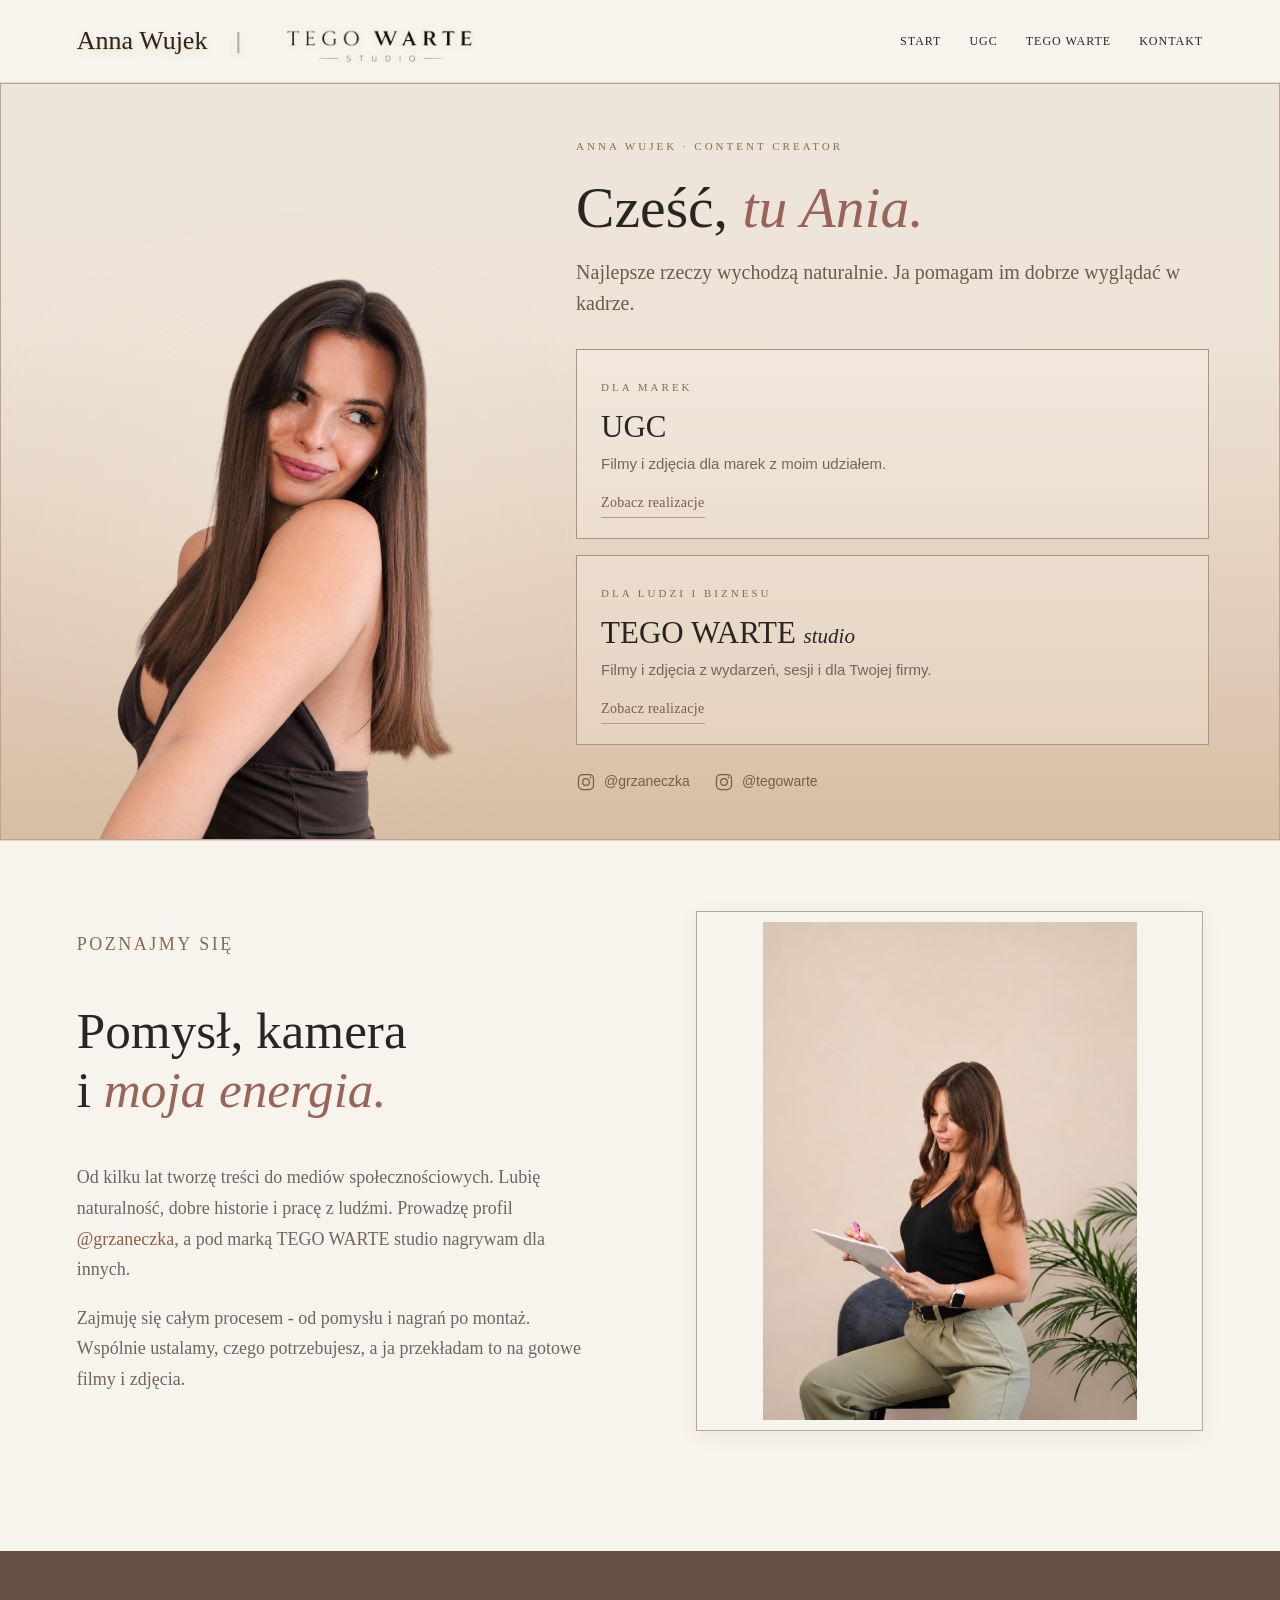
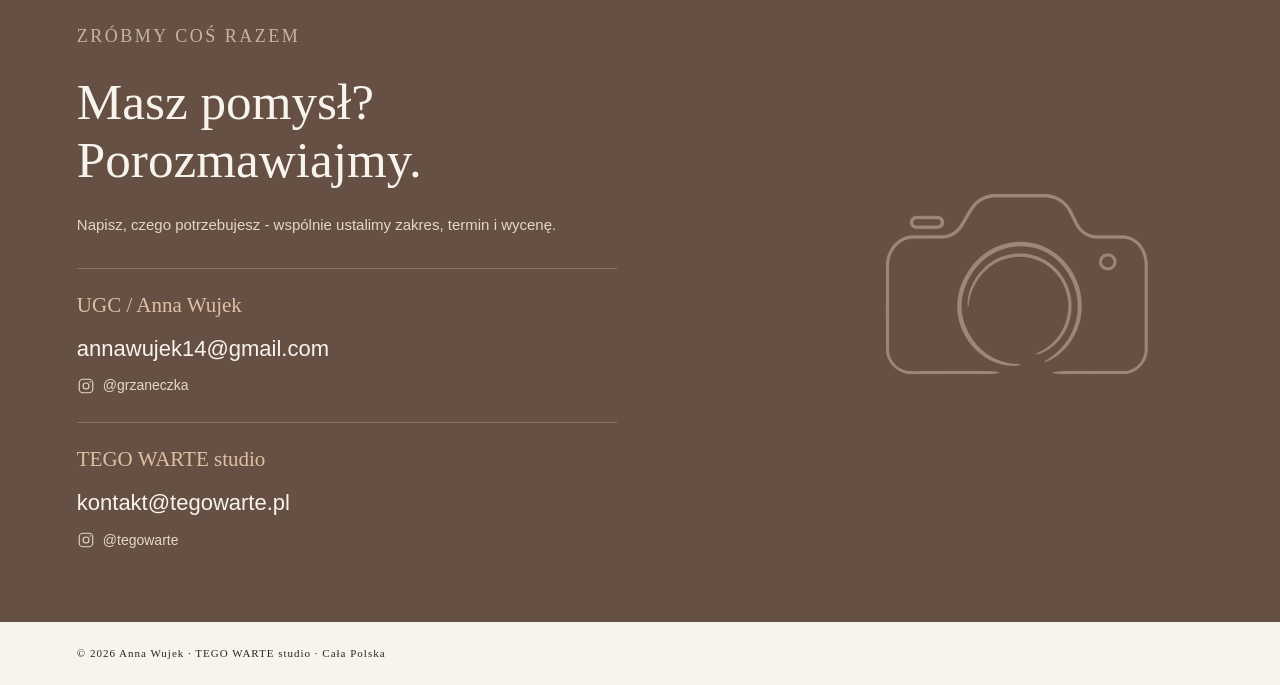
==== commit 01bd72a1: "Unify page metadata and make portfolio entrances reliable" ====
--- a/index.html
+++ b/index.html
@@ -1 +1 @@
-<!doctype html><html lang="pl"><head><meta charset="utf-8"><meta name="viewport" content="width=device-width,initial-scale=1"><title>Anna Wujek - UGC & TEGO WARTE studio</title><meta name="description" content="Anna Wujek - UGC dla marek i TEGO WARTE studio. Filmy, zdjęcia i historie z wydarzeń. Cała Polska."><link rel="stylesheet" href="style.css?v=20261115-mobile-final"></head><body><nav><a href="index.html"><strong class="brand">Anna Wujek <span class="brand-divider">|</span> <span class="brand-wordmark"><img class="brand-logo" src="logo-tegowarte.png" alt="TEGO WARTE studio"></span></strong></a><div><a href="index.html">START</a><a href="ugc.html">UGC</a><a href="tegowarte.html">TEGO WARTE</a><a href="#kontakt">KONTAKT</a></div></nav><main><section class="welcome"><div class="welcome-photo"><img src="anna-cutout.png" alt="Ania - twórczyni UGC i TEGO WARTE studio"></div><div class="welcome-content"><span class="eyebrow">Anna Wujek · content creator</span><h1>Cześć, <em>tu Ania.</em></h1><p>Najlepsze rzeczy wychodzą naturalnie. Ja pomagam im dobrze wyglądać w kadrze.</p><div class="entry-links"><a class="entry-frame" href="ugc.html"><span class="eyebrow">Dla marek</span><h2>UGC </h2><p>Filmy i zdjęcia dla marek z moim udziałem.</p><span class="entry-cta">Zobacz realizacje</span></a><a class="entry-frame" href="tegowarte.html"><span class="eyebrow">Dla ludzi i biznesu</span><h2>TEGO WARTE <small>studio</small></h2><p>Filmy i zdjęcia z wydarzeń, sesji i dla Twojej firmy.</p><span class="entry-cta">Zobacz realizacje</span></a></div><div class="welcome-socials"><a href="https://www.instagram.com/grzaneczka/" target="_blank" rel="noopener noreferrer"><svg class="ig-icon" viewBox="0 0 24 24" fill="none" stroke="currentColor" stroke-width="1.5" aria-hidden="true"><rect x="3" y="3" width="18" height="18" rx="5"/><circle cx="12" cy="12" r="4"/><circle cx="17.5" cy="6.5" r="1" fill="currentColor" stroke="none"/></svg><span>@grzaneczka</span></a><a href="https://www.instagram.com/tegowarte/" target="_blank" rel="noopener noreferrer"><svg class="ig-icon" viewBox="0 0 24 24" fill="none" stroke="currentColor" stroke-width="1.5" aria-hidden="true"><rect x="3" y="3" width="18" height="18" rx="5"/><circle cx="12" cy="12" r="4"/><circle cx="17.5" cy="6.5" r="1" fill="currentColor" stroke="none"/></svg><span>@tegowarte</span></a></div></div></section><section class="section about"><img loading="lazy" src="anna-planowanie-szersze.jpg" alt="Ania zapisująca pomysły w notesie"><div><span class="eyebrow">Poznajmy się</span><h2>Pomysł, kamera<br>i <em>moja energia.</em></h2><p>Od kilku lat tworzę treści do mediów społecznościowych. Lubię naturalność, dobre historie i pracę z ludźmi. Prowadzę profil <a class="inline-profile" href="https://www.instagram.com/grzaneczka/" target="_blank" rel="noopener noreferrer">@grzaneczka</a>, a pod marką TEGO WARTE studio nagrywam dla innych.</p><p>Zajmuję się całym procesem - od pomysłu i nagrań po montaż. Wspólnie ustalamy, czego potrzebujesz, a ja przekładam to na gotowe filmy i zdjęcia.</p></div></section><section class="contact contact-camera" id="kontakt"><div class="contact-copy"><span class="eyebrow" style="color:#c6b49f">Zróbmy coś razem</span><h2>Masz pomysł?<br>Porozmawiajmy.</h2><p>Napisz, czego potrzebujesz - wspólnie ustalimy zakres, termin i wycenę.</p><div class="contact-blocks"><div class="contact-block"><h3>UGC / Anna Wujek</h3><a class="contact-email" href="mailto:annawujek14@gmail.com">annawujek14@gmail.com</a><a class="contact-instagram" href="https://www.instagram.com/grzaneczka/" target="_blank" rel="noopener noreferrer"><svg class="ig-icon" viewBox="0 0 24 24" fill="none" stroke="currentColor" stroke-width="1.5" aria-hidden="true"><rect x="3" y="3" width="18" height="18" rx="5"/><circle cx="12" cy="12" r="4"/><circle cx="17.5" cy="6.5" r="1" fill="currentColor" stroke="none"/></svg><span>@grzaneczka</span></a></div><div class="contact-block"><h3>TEGO WARTE studio</h3><a class="contact-email" href="mailto:kontakt@tegowarte.pl">kontakt@tegowarte.pl</a><a class="contact-instagram" href="https://www.instagram.com/tegowarte/" target="_blank" rel="noopener noreferrer"><svg class="ig-icon" viewBox="0 0 24 24" fill="none" stroke="currentColor" stroke-width="1.5" aria-hidden="true"><rect x="3" y="3" width="18" height="18" rx="5"/><circle cx="12" cy="12" r="4"/><circle cx="17.5" cy="6.5" r="1" fill="currentColor" stroke="none"/></svg><span>@tegowarte</span></a></div></div></div><div class="camera-accent camera-graphic" aria-hidden="true"><img src="aparat-grafika.png" alt=""></div></section></main><footer>© 2026 Anna Wujek · TEGO WARTE studio · Cała Polska</footer><script src="animations.js?v=20261115-motion" defer></script></body></html>+<!doctype html><html lang="pl"><head><meta charset="utf-8"><meta name="viewport" content="width=device-width,initial-scale=1"><title>Anna Wujek | TEGO WARTE studio</title><meta name="description" content="Filmy, zdjęcia i historie z wydarzeń. Anna Wujek | TEGO WARTE studio. Cała Polska."><link rel="stylesheet" href="style.css?v=20261115-portfolio-motion"><meta property="og:title" content="Anna Wujek | TEGO WARTE studio"><meta property="og:description" content="Filmy, zdjęcia i historie z wydarzeń. Anna Wujek | TEGO WARTE studio. Cała Polska."><meta name="twitter:title" content="Anna Wujek | TEGO WARTE studio"><meta name="twitter:description" content="Filmy, zdjęcia i historie z wydarzeń. Anna Wujek | TEGO WARTE studio. Cała Polska."><meta property="og:image" content="https://annawujek-tegowarte.github.io/podglad-logo-bezowe.png"><meta property="og:image:width" content="1254"><meta property="og:image:height" content="1254"><meta property="og:image:alt" content="TEGO WARTE studio - logo na beżowym tle"><meta name="twitter:card" content="summary_large_image"><meta name="twitter:image" content="https://annawujek-tegowarte.github.io/podglad-logo-bezowe.png"></head><body><nav><a href="index.html"><strong class="brand">Anna Wujek <span class="brand-divider">|</span> <span class="brand-wordmark"><img class="brand-logo" src="logo-tegowarte.png" alt="TEGO WARTE studio"></span></strong></a><div><a href="index.html" aria-current="page">START</a><a href="ugc.html">UGC</a><a href="tegowarte.html">TEGO WARTE</a><a href="#kontakt">KONTAKT</a></div></nav><main><section class="welcome"><div class="welcome-photo"><img src="anna-cutout.png" alt="Ania - twórczyni UGC i TEGO WARTE studio"></div><div class="welcome-content"><span class="eyebrow">Anna Wujek · content creator</span><h1>Cześć, <em>tu Ania.</em></h1><p>Najlepsze rzeczy wychodzą naturalnie. Ja pomagam im dobrze wyglądać w kadrze.</p><div class="entry-links"><a class="entry-frame" href="ugc.html"><span class="eyebrow">Dla marek</span><h2>UGC </h2><p>Filmy i zdjęcia dla marek z moim udziałem.</p><span class="entry-cta">Zobacz realizacje</span></a><a class="entry-frame" href="tegowarte.html"><span class="eyebrow">Dla ludzi i biznesu</span><h2>TEGO WARTE <small>studio</small></h2><p>Filmy i zdjęcia z wydarzeń, sesji i dla Twojej firmy.</p><span class="entry-cta">Zobacz realizacje</span></a></div><div class="welcome-socials"><a href="https://www.instagram.com/grzaneczka/" target="_blank" rel="noopener noreferrer"><svg class="ig-icon" viewBox="0 0 24 24" fill="none" stroke="currentColor" stroke-width="1.5" aria-hidden="true"><rect x="3" y="3" width="18" height="18" rx="5"/><circle cx="12" cy="12" r="4"/><circle cx="17.5" cy="6.5" r="1" fill="currentColor" stroke="none"/></svg><span>@grzaneczka</span></a><a href="https://www.instagram.com/tegowarte/" target="_blank" rel="noopener noreferrer"><svg class="ig-icon" viewBox="0 0 24 24" fill="none" stroke="currentColor" stroke-width="1.5" aria-hidden="true"><rect x="3" y="3" width="18" height="18" rx="5"/><circle cx="12" cy="12" r="4"/><circle cx="17.5" cy="6.5" r="1" fill="currentColor" stroke="none"/></svg><span>@tegowarte</span></a></div></div></section><section class="section about"><img loading="lazy" src="anna-planowanie-szersze.jpg" alt="Ania zapisująca pomysły w notesie"><div><span class="eyebrow">Poznajmy się</span><h2>Pomysł, kamera<br>i <em>moja energia.</em></h2><p>Od kilku lat tworzę treści do mediów społecznościowych. Lubię naturalność, dobre historie i pracę z ludźmi. Prowadzę profil <a class="inline-profile" href="https://www.instagram.com/grzaneczka/" target="_blank" rel="noopener noreferrer">@grzaneczka</a>, a pod marką TEGO WARTE studio nagrywam dla innych.</p><p>Zajmuję się całym procesem - od pomysłu i nagrań po montaż. Wspólnie ustalamy, czego potrzebujesz, a ja przekładam to na gotowe filmy i zdjęcia.</p></div></section><section class="contact contact-camera" id="kontakt"><div class="contact-copy"><span class="eyebrow" style="color:#c6b49f">Zróbmy coś razem</span><h2>Masz pomysł?<br>Porozmawiajmy.</h2><p>Napisz, czego potrzebujesz - wspólnie ustalimy zakres, termin i wycenę.</p><div class="contact-blocks"><div class="contact-block"><h3>UGC / Anna Wujek</h3><a class="contact-email" href="mailto:annawujek14@gmail.com">annawujek14@gmail.com</a><a class="contact-instagram" href="https://www.instagram.com/grzaneczka/" target="_blank" rel="noopener noreferrer"><svg class="ig-icon" viewBox="0 0 24 24" fill="none" stroke="currentColor" stroke-width="1.5" aria-hidden="true"><rect x="3" y="3" width="18" height="18" rx="5"/><circle cx="12" cy="12" r="4"/><circle cx="17.5" cy="6.5" r="1" fill="currentColor" stroke="none"/></svg><span>@grzaneczka</span></a></div><div class="contact-block"><h3>TEGO WARTE studio</h3><a class="contact-email" href="mailto:kontakt@tegowarte.pl">kontakt@tegowarte.pl</a><a class="contact-instagram" href="https://www.instagram.com/tegowarte/" target="_blank" rel="noopener noreferrer"><svg class="ig-icon" viewBox="0 0 24 24" fill="none" stroke="currentColor" stroke-width="1.5" aria-hidden="true"><rect x="3" y="3" width="18" height="18" rx="5"/><circle cx="12" cy="12" r="4"/><circle cx="17.5" cy="6.5" r="1" fill="currentColor" stroke="none"/></svg><span>@tegowarte</span></a></div></div></div><div class="camera-accent camera-graphic" aria-hidden="true"><img src="aparat-grafika.png" alt=""></div></section></main><footer>© 2026 Anna Wujek · TEGO WARTE studio · Cała Polska</footer><script src="animations.js?v=20261115-portfolio-motion" defer></script></body></html>
--- a/style.css
+++ b/style.css
@@ -479,3 +479,26 @@
  .entry-frame p{font-size:14px}
  .welcome-socials{margin-top:22px;gap:22px}
 }
+
+/* Blend the cropped portrait into the mobile opening background. */
+@media(max-width:700px){
+ .welcome-photo img{-webkit-mask-image:linear-gradient(to top,transparent 0%,#000 22%);mask-image:linear-gradient(to top,transparent 0%,#000 22%)}
+}
+
+/* Center the decorative contact camera on mobile. */
+@media(max-width:700px){.contact-camera .camera-accent{justify-content:center;justify-self:center;width:100%}.contact-camera .camera-accent img{margin-left:auto;margin-right:auto}}
+
+/* Clear, comfortably tappable navigation on phones. */
+@media(max-width:700px){
+ nav>div{display:grid;grid-template-columns:.85fr .7fr 1.5fr 1.15fr;gap:6px;width:100%;font-size:clamp(11px,3.3vw,14px);letter-spacing:.3px}
+ nav>div>a{display:flex;align-items:center;justify-content:center;min-height:44px;padding:9px 4px;margin:0;border:1px solid #b69b84;border-radius:4px;background:#eee3d6;color:#594234;line-height:1.2;white-space:nowrap;transition:background-color .2s,color .2s,border-color .2s}
+ nav>div>a[aria-current="page"]{background:#665044;border-color:#665044;color:#fff9f1}
+ nav>div>a:hover,nav>div>a:focus-visible{background:#7b5b45;border-color:#7b5b45;color:#fff9f1}
+ nav>div>a:focus-visible{outline:2px solid #665044;outline-offset:3px}
+}
+
+/* Keyframes also run when an element is revealed before the first paint. */
+@keyframes portfolio-reveal{from{opacity:0;translate:0 26px}to{opacity:1;translate:0 0}}
+@media(prefers-reduced-motion:no-preference){
+ .motion-reveal.is-visible{animation:portfolio-reveal .8s cubic-bezier(.2,.65,.3,1) var(--reveal-delay,0ms) both;transition:none}
+}
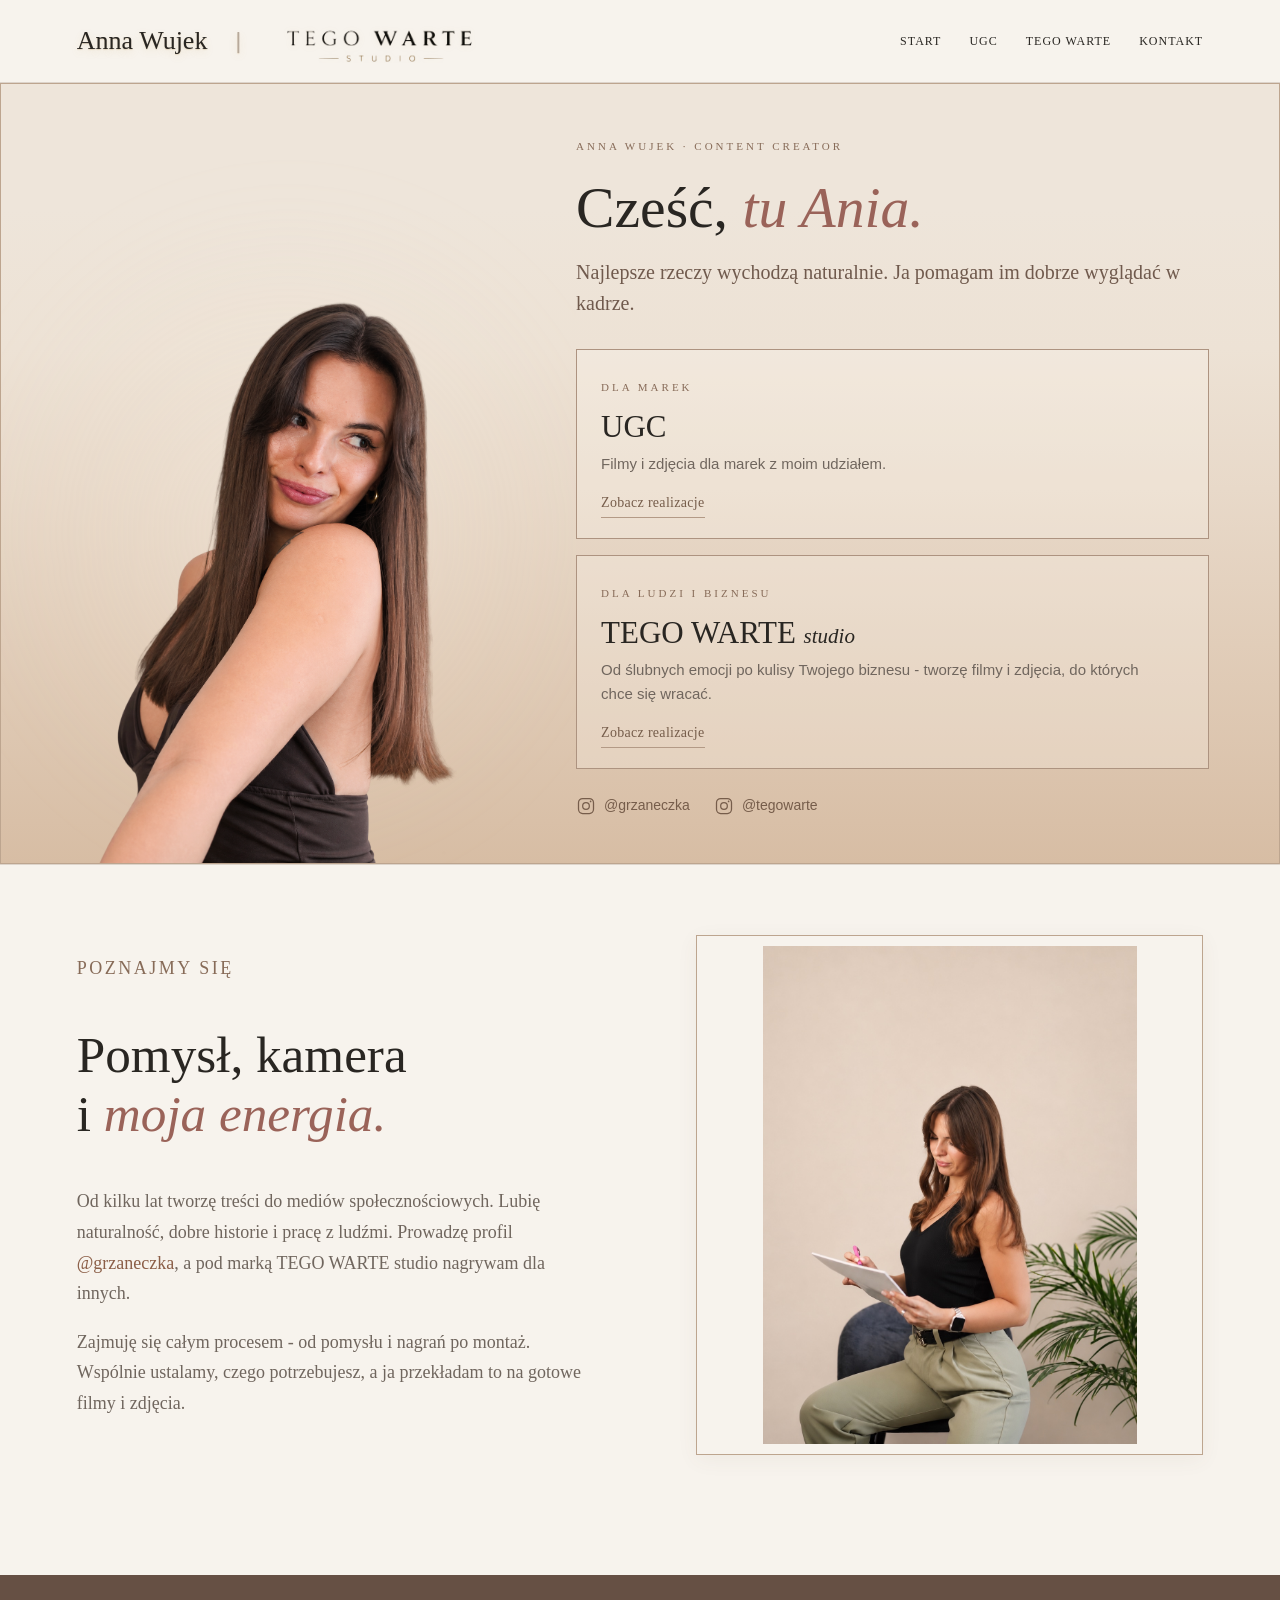
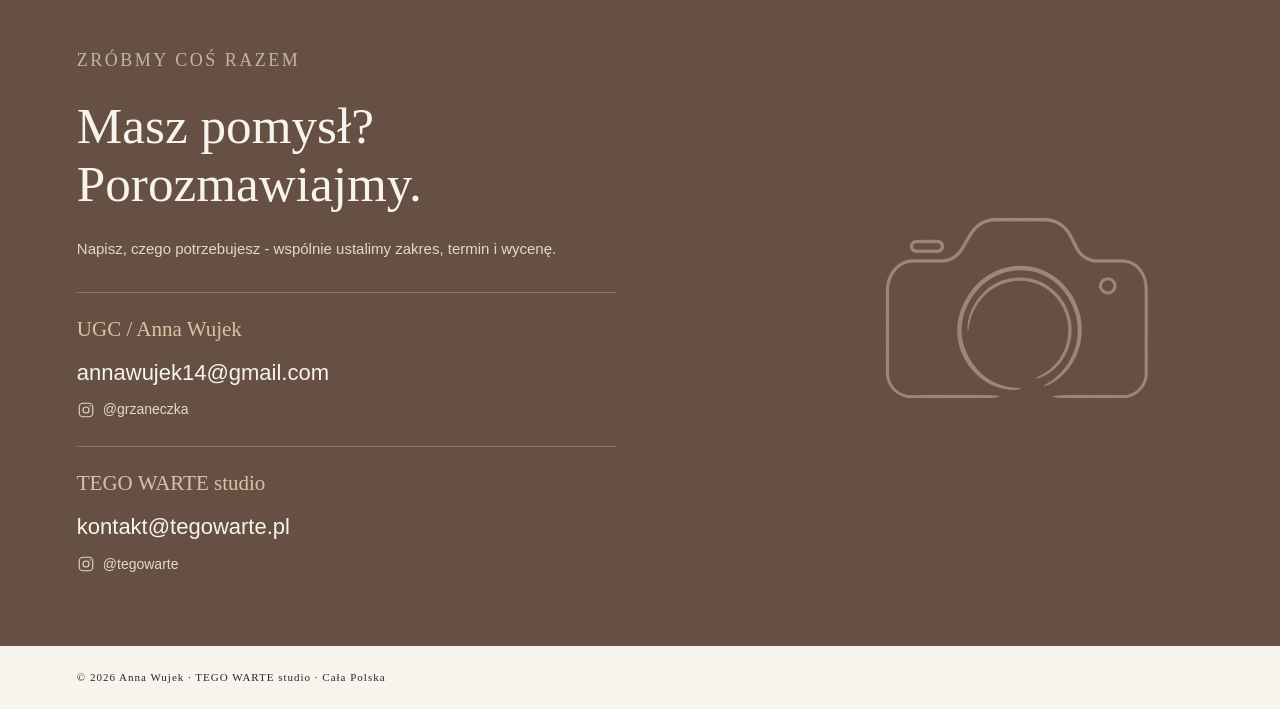
==== commit 7335939e: "Update studio copy and brand portfolio labels" ====
--- a/index.html
+++ b/index.html
@@ -1 +1 @@
-<!doctype html><html lang="pl"><head><meta charset="utf-8"><meta name="viewport" content="width=device-width,initial-scale=1"><title>Anna Wujek | TEGO WARTE studio</title><meta name="description" content="Filmy, zdjęcia i historie z wydarzeń. Anna Wujek | TEGO WARTE studio. Cała Polska."><link rel="stylesheet" href="style.css?v=20261115-portfolio-motion"><meta property="og:title" content="Anna Wujek | TEGO WARTE studio"><meta property="og:description" content="Filmy, zdjęcia i historie z wydarzeń. Anna Wujek | TEGO WARTE studio. Cała Polska."><meta name="twitter:title" content="Anna Wujek | TEGO WARTE studio"><meta name="twitter:description" content="Filmy, zdjęcia i historie z wydarzeń. Anna Wujek | TEGO WARTE studio. Cała Polska."><meta property="og:image" content="https://annawujek-tegowarte.github.io/podglad-logo-bezowe.png"><meta property="og:image:width" content="1254"><meta property="og:image:height" content="1254"><meta property="og:image:alt" content="TEGO WARTE studio - logo na beżowym tle"><meta name="twitter:card" content="summary_large_image"><meta name="twitter:image" content="https://annawujek-tegowarte.github.io/podglad-logo-bezowe.png"></head><body><nav><a href="index.html"><strong class="brand">Anna Wujek <span class="brand-divider">|</span> <span class="brand-wordmark"><img class="brand-logo" src="logo-tegowarte.png" alt="TEGO WARTE studio"></span></strong></a><div><a href="index.html" aria-current="page">START</a><a href="ugc.html">UGC</a><a href="tegowarte.html">TEGO WARTE</a><a href="#kontakt">KONTAKT</a></div></nav><main><section class="welcome"><div class="welcome-photo"><img src="anna-cutout.png" alt="Ania - twórczyni UGC i TEGO WARTE studio"></div><div class="welcome-content"><span class="eyebrow">Anna Wujek · content creator</span><h1>Cześć, <em>tu Ania.</em></h1><p>Najlepsze rzeczy wychodzą naturalnie. Ja pomagam im dobrze wyglądać w kadrze.</p><div class="entry-links"><a class="entry-frame" href="ugc.html"><span class="eyebrow">Dla marek</span><h2>UGC </h2><p>Filmy i zdjęcia dla marek z moim udziałem.</p><span class="entry-cta">Zobacz realizacje</span></a><a class="entry-frame" href="tegowarte.html"><span class="eyebrow">Dla ludzi i biznesu</span><h2>TEGO WARTE <small>studio</small></h2><p>Filmy i zdjęcia z wydarzeń, sesji i dla Twojej firmy.</p><span class="entry-cta">Zobacz realizacje</span></a></div><div class="welcome-socials"><a href="https://www.instagram.com/grzaneczka/" target="_blank" rel="noopener noreferrer"><svg class="ig-icon" viewBox="0 0 24 24" fill="none" stroke="currentColor" stroke-width="1.5" aria-hidden="true"><rect x="3" y="3" width="18" height="18" rx="5"/><circle cx="12" cy="12" r="4"/><circle cx="17.5" cy="6.5" r="1" fill="currentColor" stroke="none"/></svg><span>@grzaneczka</span></a><a href="https://www.instagram.com/tegowarte/" target="_blank" rel="noopener noreferrer"><svg class="ig-icon" viewBox="0 0 24 24" fill="none" stroke="currentColor" stroke-width="1.5" aria-hidden="true"><rect x="3" y="3" width="18" height="18" rx="5"/><circle cx="12" cy="12" r="4"/><circle cx="17.5" cy="6.5" r="1" fill="currentColor" stroke="none"/></svg><span>@tegowarte</span></a></div></div></section><section class="section about"><img loading="lazy" src="anna-planowanie-szersze.jpg" alt="Ania zapisująca pomysły w notesie"><div><span class="eyebrow">Poznajmy się</span><h2>Pomysł, kamera<br>i <em>moja energia.</em></h2><p>Od kilku lat tworzę treści do mediów społecznościowych. Lubię naturalność, dobre historie i pracę z ludźmi. Prowadzę profil <a class="inline-profile" href="https://www.instagram.com/grzaneczka/" target="_blank" rel="noopener noreferrer">@grzaneczka</a>, a pod marką TEGO WARTE studio nagrywam dla innych.</p><p>Zajmuję się całym procesem - od pomysłu i nagrań po montaż. Wspólnie ustalamy, czego potrzebujesz, a ja przekładam to na gotowe filmy i zdjęcia.</p></div></section><section class="contact contact-camera" id="kontakt"><div class="contact-copy"><span class="eyebrow" style="color:#c6b49f">Zróbmy coś razem</span><h2>Masz pomysł?<br>Porozmawiajmy.</h2><p>Napisz, czego potrzebujesz - wspólnie ustalimy zakres, termin i wycenę.</p><div class="contact-blocks"><div class="contact-block"><h3>UGC / Anna Wujek</h3><a class="contact-email" href="mailto:annawujek14@gmail.com">annawujek14@gmail.com</a><a class="contact-instagram" href="https://www.instagram.com/grzaneczka/" target="_blank" rel="noopener noreferrer"><svg class="ig-icon" viewBox="0 0 24 24" fill="none" stroke="currentColor" stroke-width="1.5" aria-hidden="true"><rect x="3" y="3" width="18" height="18" rx="5"/><circle cx="12" cy="12" r="4"/><circle cx="17.5" cy="6.5" r="1" fill="currentColor" stroke="none"/></svg><span>@grzaneczka</span></a></div><div class="contact-block"><h3>TEGO WARTE studio</h3><a class="contact-email" href="mailto:kontakt@tegowarte.pl">kontakt@tegowarte.pl</a><a class="contact-instagram" href="https://www.instagram.com/tegowarte/" target="_blank" rel="noopener noreferrer"><svg class="ig-icon" viewBox="0 0 24 24" fill="none" stroke="currentColor" stroke-width="1.5" aria-hidden="true"><rect x="3" y="3" width="18" height="18" rx="5"/><circle cx="12" cy="12" r="4"/><circle cx="17.5" cy="6.5" r="1" fill="currentColor" stroke="none"/></svg><span>@tegowarte</span></a></div></div></div><div class="camera-accent camera-graphic" aria-hidden="true"><img src="aparat-grafika.png" alt=""></div></section></main><footer>© 2026 Anna Wujek · TEGO WARTE studio · Cała Polska</footer><script src="animations.js?v=20261115-portfolio-motion" defer></script></body></html>+<!doctype html><html lang="pl"><head><script src="navigation.js?v=20261115-entry"></script><meta charset="utf-8"><meta name="viewport" content="width=device-width,initial-scale=1"><title>Anna Wujek | TEGO WARTE studio</title><meta name="description" content="Filmy, zdjęcia i historie z wydarzeń. Anna Wujek | TEGO WARTE studio. Cała Polska."><link rel="stylesheet" href="style.css?v=20261115-subtle-nav"><meta property="og:title" content="Anna Wujek | TEGO WARTE studio"><meta property="og:description" content="Filmy, zdjęcia i historie z wydarzeń. Anna Wujek | TEGO WARTE studio. Cała Polska."><meta name="twitter:title" content="Anna Wujek | TEGO WARTE studio"><meta name="twitter:description" content="Filmy, zdjęcia i historie z wydarzeń. Anna Wujek | TEGO WARTE studio. Cała Polska."><meta property="og:image" content="https://annawujek-tegowarte.github.io/podglad-logo-bezowe.png"><meta property="og:image:width" content="1254"><meta property="og:image:height" content="1254"><meta property="og:image:alt" content="TEGO WARTE studio - logo na beżowym tle"><meta name="twitter:card" content="summary_large_image"><meta name="twitter:image" content="https://annawujek-tegowarte.github.io/podglad-logo-bezowe.png"></head><body><nav><a href="index.html"><strong class="brand">Anna Wujek <span class="brand-divider">|</span> <span class="brand-wordmark"><img class="brand-logo" src="logo-tegowarte.png" alt="TEGO WARTE studio"></span></strong></a><div><a href="index.html" aria-current="page">START</a><a href="ugc.html">UGC</a><a href="tegowarte.html">TEGO WARTE</a><a href="#kontakt">KONTAKT</a></div></nav><main><section class="welcome"><div class="welcome-photo"><img src="anna-cutout.png" alt="Ania - twórczyni UGC i TEGO WARTE studio"></div><div class="welcome-content"><span class="eyebrow">Anna Wujek · content creator</span><h1>Cześć, <em>tu Ania.</em></h1><p>Najlepsze rzeczy wychodzą naturalnie. Ja pomagam im dobrze wyglądać w kadrze.</p><div class="entry-links"><a class="entry-frame" href="ugc.html"><span class="eyebrow">Dla marek</span><h2>UGC </h2><p>Filmy i zdjęcia dla marek z moim udziałem.</p><span class="entry-cta">Zobacz realizacje</span></a><a class="entry-frame" href="tegowarte.html"><span class="eyebrow">Dla ludzi i biznesu</span><h2>TEGO WARTE <small>studio</small></h2><p>Od ślubnych emocji po kulisy Twojego biznesu - tworzę filmy i zdjęcia, do których chce się wracać.</p><span class="entry-cta">Zobacz realizacje</span></a></div><div class="welcome-socials"><a href="https://www.instagram.com/grzaneczka/" target="_blank" rel="noopener noreferrer"><svg class="ig-icon" viewBox="0 0 24 24" fill="none" stroke="currentColor" stroke-width="1.5" aria-hidden="true"><rect x="3" y="3" width="18" height="18" rx="5"/><circle cx="12" cy="12" r="4"/><circle cx="17.5" cy="6.5" r="1" fill="currentColor" stroke="none"/></svg><span>@grzaneczka</span></a><a href="https://www.instagram.com/tegowarte/" target="_blank" rel="noopener noreferrer"><svg class="ig-icon" viewBox="0 0 24 24" fill="none" stroke="currentColor" stroke-width="1.5" aria-hidden="true"><rect x="3" y="3" width="18" height="18" rx="5"/><circle cx="12" cy="12" r="4"/><circle cx="17.5" cy="6.5" r="1" fill="currentColor" stroke="none"/></svg><span>@tegowarte</span></a></div></div></section><section class="section about"><img loading="lazy" src="anna-planowanie-szersze.jpg" alt="Ania zapisująca pomysły w notesie"><div><span class="eyebrow">Poznajmy się</span><h2>Pomysł, kamera<br>i <em>moja energia.</em></h2><p>Od kilku lat tworzę treści do mediów społecznościowych. Lubię naturalność, dobre historie i pracę z ludźmi. Prowadzę profil <a class="inline-profile" href="https://www.instagram.com/grzaneczka/" target="_blank" rel="noopener noreferrer">@grzaneczka</a>, a pod marką TEGO WARTE studio nagrywam dla innych.</p><p>Zajmuję się całym procesem - od pomysłu i nagrań po montaż. Wspólnie ustalamy, czego potrzebujesz, a ja przekładam to na gotowe filmy i zdjęcia.</p></div></section><section class="contact contact-camera" id="kontakt"><div class="contact-copy"><span class="eyebrow" style="color:#c6b49f">Zróbmy coś razem</span><h2>Masz pomysł?<br>Porozmawiajmy.</h2><p>Napisz, czego potrzebujesz - wspólnie ustalimy zakres, termin i wycenę.</p><div class="contact-blocks"><div class="contact-block"><h3>UGC / Anna Wujek</h3><a class="contact-email" href="mailto:annawujek14@gmail.com">annawujek14@gmail.com</a><a class="contact-instagram" href="https://www.instagram.com/grzaneczka/" target="_blank" rel="noopener noreferrer"><svg class="ig-icon" viewBox="0 0 24 24" fill="none" stroke="currentColor" stroke-width="1.5" aria-hidden="true"><rect x="3" y="3" width="18" height="18" rx="5"/><circle cx="12" cy="12" r="4"/><circle cx="17.5" cy="6.5" r="1" fill="currentColor" stroke="none"/></svg><span>@grzaneczka</span></a></div><div class="contact-block"><h3>TEGO WARTE studio</h3><a class="contact-email" href="mailto:kontakt@tegowarte.pl">kontakt@tegowarte.pl</a><a class="contact-instagram" href="https://www.instagram.com/tegowarte/" target="_blank" rel="noopener noreferrer"><svg class="ig-icon" viewBox="0 0 24 24" fill="none" stroke="currentColor" stroke-width="1.5" aria-hidden="true"><rect x="3" y="3" width="18" height="18" rx="5"/><circle cx="12" cy="12" r="4"/><circle cx="17.5" cy="6.5" r="1" fill="currentColor" stroke="none"/></svg><span>@tegowarte</span></a></div></div></div><div class="camera-accent camera-graphic" aria-hidden="true"><img src="aparat-grafika.png" alt=""></div></section></main><footer>© 2026 Anna Wujek · TEGO WARTE studio · Cała Polska</footer><script src="animations.js?v=20261115-portfolio-motion" defer></script></body></html>
--- a/style.css
+++ b/style.css
@@ -502,3 +502,12 @@
 @media(prefers-reduced-motion:no-preference){
  .motion-reveal.is-visible{animation:portfolio-reveal .8s cubic-bezier(.2,.65,.3,1) var(--reveal-delay,0ms) both;transition:none}
 }
+
+/* Lighter mobile navigation, with a quiet current-page marker. */
+@media(max-width:700px){
+ nav{padding:16px 6% 12px;row-gap:12px}
+ nav>div{gap:5px}
+ nav>div>a{min-height:44px;padding:7px 3px;border-color:#d4c4b5;background:transparent;color:#665044;border-radius:3px}
+ nav>div>a[aria-current="page"]{background:#ece1d4;border-color:#bca48e;color:#594234;box-shadow:inset 0 -2px #9b7d65}
+ nav>div>a:hover,nav>div>a:focus-visible{background:#e9dccd;border-color:#b69b84;color:#594234}
+}
